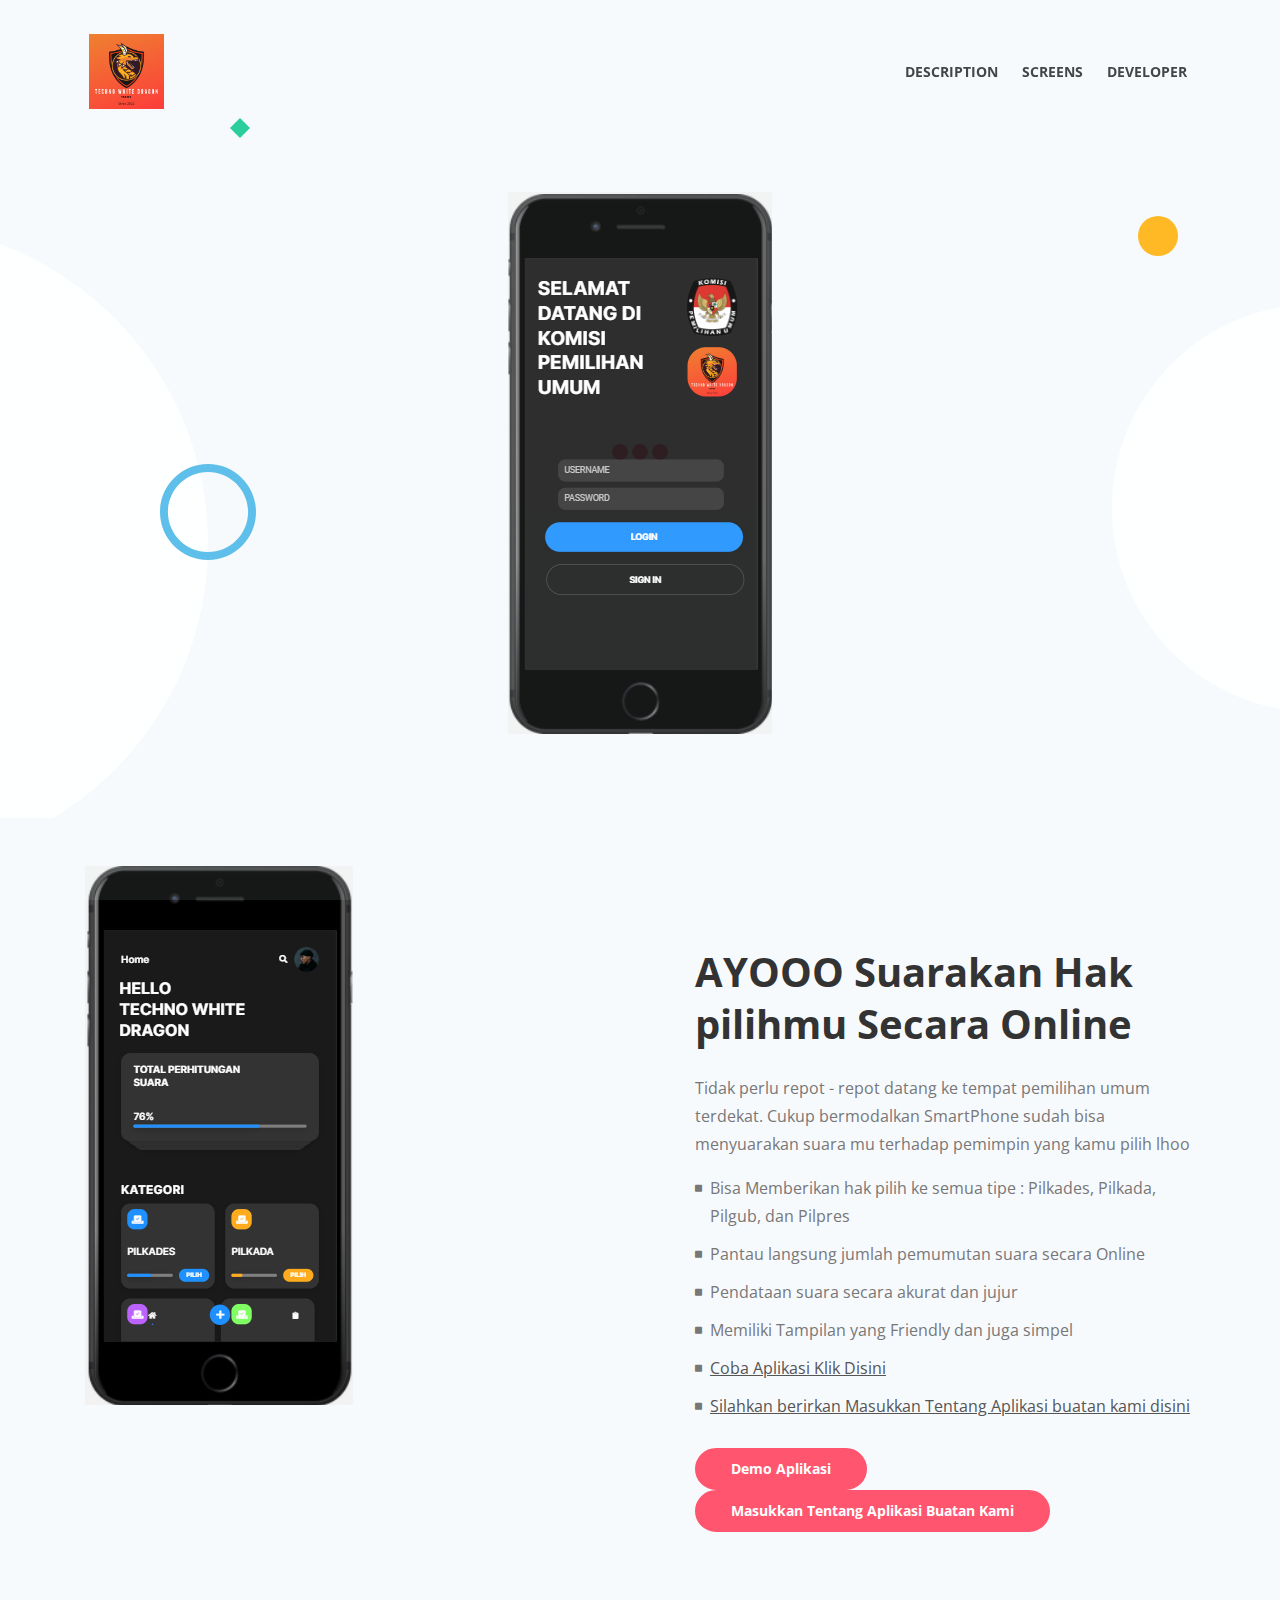
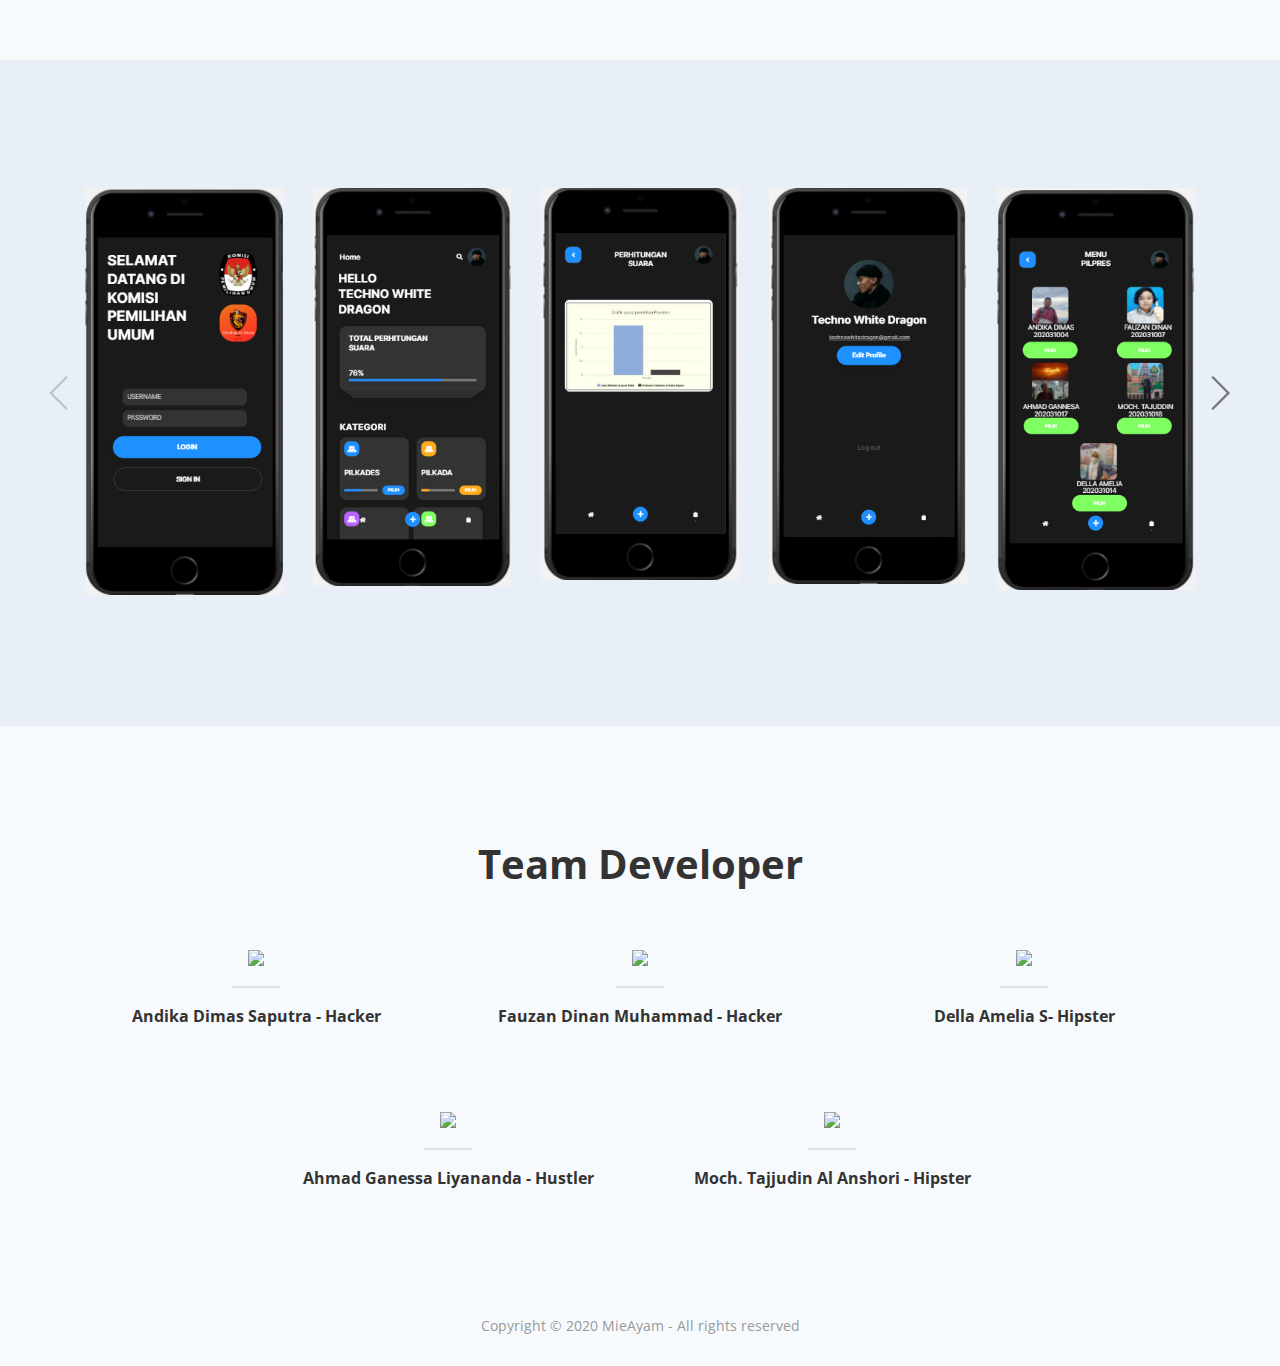
==== docs/index.html @ 12cd1031 "Update index.html" ====
<!DOCTYPE html>
<html lang="en">
<head>
    <meta charset="utf-8">
    <meta name="viewport" content="width=device-width, initial-scale=1, shrink-to-fit=no">
    
    <!-- SEO Meta Tags -->
    <meta name="description" content="Sync is a landing page HTML template built with Bootstrap 4 for presenting mobile apps to the online audience and for getting visitors to become users.">
    <meta name="author" content="Inovatik">

    <!-- OG Meta Tags to improve the way the post looks when you share the page on LinkedIn, Facebook, Google+ -->
	<meta property="og:site_name" content="" /> <!-- website name -->
	<meta property="og:site" content="" /> <!-- website link -->
	<meta property="og:title" content=""/> <!-- title shown in the actual shared post -->
	<meta property="og:description" content="" /> <!-- description shown in the actual shared post -->
	<meta property="og:image" content="" /> <!-- image link, make sure it's jpg -->
	<meta property="og:url" content="" /> <!-- where do you want your post to link to -->
	<meta property="og:type" content="article" />

    <!-- Webpage Title -->
    <title>Techno White Dragon</title>
    
    <!-- Styles -->
    <link href="https://fonts.googleapis.com/css?family=Open+Sans:400,400i,700&display=swap&subset=latin-ext" rel="stylesheet">
    <link href="css/bootstrap.css" rel="stylesheet">
    <link href="css/fontawesome-all.css" rel="stylesheet">
    <link href="css/swiper.css" rel="stylesheet">
	<link href="css/magnific-popup.css" rel="stylesheet">
	<link href="css/styles.css" rel="stylesheet">
	
	<!-- Favicon  -->
    <link rel="icon" href="images/logo.png">
</head>
<body data-spy="scroll" data-target=".fixed-top">
    
    <!-- Preloader -->
	<div class="spinner-wrapper">
        <div class="spinner">
            <div class="bounce1"></div>
            <div class="bounce2"></div>
            <div class="bounce3"></div>
        </div>
    </div>
    <!-- end of preloader -->
    

    <!-- Navigation -->
    <nav class="navbar navbar-expand-lg navbar-dark navbar-custom fixed-top">
        <div class="container">
            <!-- Text Logo - Use this if you don't have a graphic logo -->
            <!-- <a class="navbar-brand logo-text page-scroll" href="index.html">Sync</a> -->

            <!-- Image Logo -->
            <a href="index.html"><img src="images/logo.png" width="75px" height="75px"></a> 
            
            <!-- Mobile Menu Toggle Button -->
            <button class="navbar-toggler" type="button" data-toggle="collapse" data-target="#navbarsExampleDefault" aria-controls="navbarsExampleDefault" aria-expanded="false" aria-label="Toggle navigation">
                <span class="navbar-toggler-awesome fas fa-bars"></span>
                <span class="navbar-toggler-awesome fas fa-times"></span>
            </button>
            <!-- end of mobile menu toggle button -->

            <div class="collapse navbar-collapse" id="navbarsExampleDefault">
                <ul class="navbar-nav ml-auto">
                    <li class="nav-item">
                        <a class="nav-link page-scroll" href="#description">DESCRIPTION <span class="sr-only">(current)</span></a>
                    </li>
                    <li class="nav-item">
                        <a class="nav-link page-scroll" href="#screens">SCREENS</a>
                    </li>
                    <li class="nav-item">
                        <a class="nav-link page-scroll" href="#Dev">DEVELOPER</a>
                    </li>
                </ul>
            </div>
        </div> <!-- end of container -->
    </nav> <!-- end of navbar -->
    <!-- end of navigation -->


    <!-- Header -->
    <header class="header">
            <div class="row">
                <div class="col-lg-12">
                    <div class="image-container">
                        <img class="img-fluid" src="images/ln.png" alt="alternative">
                    </div> <!-- end of text-container -->
                </div> <!-- end of col -->
            </div> <!-- end of row -->
        </div> <!-- end of container -->
        <div class="deco-white-circle-1">
            <img src="images/decorative-white-circle.svg" alt="alternative">
        </div> <!-- end of deco-white-circle-1 -->
        <div class="deco-white-circle-2">
            <img src="images/decorative-white-circle.svg" alt="alternative">
        </div> <!-- end of deco-white-circle-2 -->
        <div class="deco-blue-circle">
            <img src="images/decorative-blue-circle.svg" alt="alternative">
        </div> <!-- end of deco-blue-circle -->
        <div class="deco-yellow-circle">
            <img src="images/decorative-yellow-circle.svg" alt="alternative">
        </div> <!-- end of deco-yellow-circle -->
        <div class="deco-green-diamond">
            <img src="images/decorative-green-diamond.svg" alt="alternative">
        </div> <!-- end of deco-yellow-circle -->
    </header> <!-- end of header -->
    <!-- end of header -->


    


    <!-- Description 1 -->
    <div id="description" class="basic-1">
        <div class="container">
            <div class="row">
                <div class="col-lg-6">
                    <div class="image-container">
                        <img class="img-fluid" src="images/f.png" alt="alternative">
                    </div> <!-- end of image-container -->
                </div> <!-- end of col -->
                <div class="col-lg-6">
                    <div class="text-container">
                        <h2>AYOOO Suarakan Hak pilihmu Secara Online</h2>
                        <p>Tidak perlu repot - repot datang ke tempat pemilihan umum terdekat. Cukup bermodalkan SmartPhone sudah bisa menyuarakan suara mu terhadap pemimpin yang kamu pilih lhoo</p>
                        <ul class="list-unstyled li-space-lg">
                            <li class="media">
                                <i class="fas fa-square"></i>
                                <div class="media-body">Bisa Memberikan hak pilih ke semua tipe : Pilkades, Pilkada, Pilgub, dan Pilpres </div>
                            </li>
                            <li class="media">
                                <i class="fas fa-square"></i>
                                <div class="media-body">Pantau langsung jumlah pemumutan suara secara Online</div>
                            </li>
                            <li class="media">
                                <i class="fas fa-square"></i>
                                <div class="media-body">Pendataan suara secara akurat dan jujur</div>
                            </li>
			    <li class="media">
                                <i class="fas fa-square"></i>
                                <div class="media-body">Memiliki Tampilan yang Friendly dan juga simpel</div>
                            </li>
			    <li class="media">
                                <i class="fas fa-square"></i>
				    <div class="media-body"><a href="https://app.uizard.io/p/bf15554b">Coba Aplikasi Klik Disini</a></div>
                            </li>
			    <li class="media">
                                <i class="fas fa-square"></i>
				    <div class="media-body"><a href="https://forms.gle/Z9ZcTXMeQ91JzV5H8">Silahkan berirkan Masukkan Tentang Aplikasi buatan kami disini</a></div>
                            </li>
                        </ul>
			    <a class="btn-solid-reg popup-with-move-anim" href="https://app.uizard.io/p/bf15554b">Demo Aplikasi</a>
                            <a class="btn-solid-reg popup-with-move-anim" href="https://forms.gle/Z9ZcTXMeQ91JzV5H8">Masukkan Tentang Aplikasi Buatan Kami</a>
                    </div> <!-- end of text-container -->
                </div> <!-- end of col -->
            </div> <!-- end of row -->
        </div> <!-- end of container -->
    </div> <!-- end of basic-1 -->
    <!-- end of description 1 -->

    <!-- Screenshots -->
    <div id="screens" class="slider">
        <div class="container">
            <div class="row">
                <div class="col-lg-12">
                    
                    <!-- Image Slider -->
                    <div class="slider-container">
                        <div class="swiper-container image-slider">
                            <div class="swiper-wrapper">
                                
                                <!-- Slide -->
                                <div class="swiper-slide">
                                    <a href="images/ln.png" >
                                        <img class="img-fluid" src="images/ln.png">
                                    </a>
                                </div>
                                <!-- end of slide -->

                                <!-- Slide -->
                                <div class="swiper-slide">
                                    <a href="images/f.png">
                                        <img class="img-fluid" src="images/f.png">
                                    </a>
                                </div>
                                <!-- end of slide -->   
                                
                                <div class="swiper-slide">
                                    <a href="images/sua.png">
                                        <img class="img-fluid" src="images/sua.png">
                                    </a>
                                </div>

                                <div class="swiper-slide">
                                    <a href="images/acc.png">
                                        <img class="img-fluid" src="images/acc.png">
                                    </a>
                                </div>

                                <div class="swiper-slide">
                                    <a href="images/pilon.png">
                                        <img class="img-fluid" src="images/pilon.png">
                                    </a>
                                </div>

                                <div class="swiper-slide">
                                    <a href="images/setel.png">
                                        <img class="img-fluid" src="images/setel.png">
                                    </a>
                                </div>

                            </div> <!-- end of swiper-wrapper -->

                            <!-- Add Arrows -->
                            <div class="swiper-button-next"></div>
                            <div class="swiper-button-prev"></div>
                            <!-- end of add arrows -->

                        </div> <!-- end of swiper-container -->
                    </div> <!-- end of slider-container -->
                    <!-- end of image slider -->

                </div> <!-- end of col -->
            </div> <!-- end of row -->
        </div> <!-- end of container -->
    </div> <!-- end of slider -->
    <!-- end of screenshots -->


    <!-- Testimonials -->
    <div id="Dev" class="cards-2">
        <div class="container">
            <div class="row">
                <div class="col-lg-12">
                    <h2>Team Developer</h2>
                </div> <!-- end of col -->
            </div> <!-- end of row -->
            <div class="row">
                <div class="col-lg-12">

                    <!-- Card -->
                    <div class="card">
                        <div class="card-image">
                                        <img class="img-fluid" src="images/komuk.png">
                            <hr class="testimonial-line">
                        </div>
                        <div class="card-body">
                            <div class="testimonial-author">Andika Dimas Saputra - Hacker</div>
                        </div>
                    </div>
                    <!-- end of card -->

                    <!-- Card -->
                    <div class="card">
                        <div class="card-image">
                                        <img class="img-fluid" src="images/komuk1.png">
                            <hr class="testimonial-line">
                        </div>
                        <div class="card-body">
                            <div class="testimonial-author">Fauzan Dinan Muhammad - Hacker</div>
                        </div>
                    </div>
                    <!-- end of card -->

                    <!-- Card -->
                    <div class="card">
                        <div class="card-image">
                                        <img class="img-fluid" src="images/komuk2.png">
                            <hr class="testimonial-line">
                        </div>
                        <div class="card-body">
                            <div class="testimonial-author">Della Amelia S- Hipster</div>
                        </div>
                    </div>
                    <!-- end of card -->

                </div> <!-- end of col -->
            </div> <!-- end of row -->
            
            <div class="row">
                <div class="col-lg-12">

                    <!-- Card -->
                    <div class="card">
                        <div class="card-image">
                                        <img class="img-fluid" src="images/komuk3.png">
                            <hr class="testimonial-line">
                        </div>
                        <div class="card-body">
                            <div class="testimonial-author">Ahmad Ganessa Liyananda - Hustler</div>
                        </div>
                    </div>
                    <!-- end of card -->

                    <!-- Card -->
                    <div class="card">
                        <div class="card-image">
                                        <img class="img-fluid" src="images/komuk4.png">
                            <hr class="testimonial-line">
                        </div>
                        <div class="card-body">
                            <div class="testimonial-author">Moch. Tajjudin Al Anshori - Hipster</div>
                        </div>
                    </div>
                    <!-- end of card -->

                </div> <!-- end of col -->
            </div> <!-- end of row -->
        </div> <!-- end of container -->
    </div> <!-- end of cards-2 -->
    <!-- end of testimonials -->

    <!-- Copyright -->
    <div class="copyright">
        <div class="container">
            <div class="row">
                <div class="col-lg-12">
                    <p class="p-small">Copyright © 2020 MieAyam - All rights reserved</p>
                </div> <!-- end of col -->
            </div> <!-- enf of row -->
        </div> <!-- end of container -->
    </div> <!-- end of copyright --> 
    <!-- end of copyright -->
    
    	
    <!-- Scripts -->
    <script src="js/jquery.min.js"></script> <!-- jQuery for Bootstrap's JavaScript plugins -->
    <script src="js/popper.min.js"></script> <!-- Popper tooltip library for Bootstrap -->
    <script src="js/bootstrap.min.js"></script> <!-- Bootstrap framework -->
    <script src="js/jquery.easing.min.js"></script> <!-- jQuery Easing for smooth scrolling between anchors -->
    <script src="js/swiper.min.js"></script> <!-- Swiper for image and text sliders -->
    <script src="js/jquery.magnific-popup.js"></script> <!-- Magnific Popup for lightboxes -->
    <script src="js/validator.min.js"></script> <!-- Validator.js - Bootstrap plugin that validates forms -->
    <script src="js/scripts.js"></script> <!-- Custom scripts -->
</body>
</html>
---- docs/css/styles.css ----
/* Template: Sync - Free Mobile App Landing Page HTML Template
   Author: Inovatik
   Created: Dec 2019
   Description: Master CSS file
*/

/*****************************************
Table Of Contents:

01. General Styles
02. Preloader
03. Navigation
04. Header
05. Small Features
06. Description 1
07. Description 1 Details Lightbox
08. Description 2
09. Features
10. Screenshots
11. Testimonials
12. Statistics
13. Download
14. Footer
15. Copyright
16. Back To Top Button
17. Extra Pages
18. Media Queries
******************************************/

/*****************************************
Colors:
- Backgrounds - light gray #f7fafd
- Backgrounds - gray #e8eff6
- Buttons - red #ff556e
- Headings text, navbar links - black #333
- Body text - dark gray #777
******************************************/


/******************************/
/*     01. General Styles     */
/******************************/
body,
html {
    width: 100%;
	height: 100%;
}

body, p {
	color: #777; 
	font: 400 1rem/1.75rem "Open Sans", sans-serif;
}

.p-large {
	font: 400 1.125rem/1.875rem "Open Sans", sans-serif;
}

.p-small {
	font: 400 0.875rem/1.5rem "Open Sans", sans-serif;
}

.p-heading {
	margin-bottom: 4rem;
	text-align: center;
}

h1 {
	color: #333;
	font: 700 2.625rem/3.375rem "Open Sans", sans-serif;
}

h2 {
	color: #333;
	font: 700 2.125rem/2.75rem "Open Sans", sans-serif;
}

h3 {
	color: #333;
	font: 700 1.75rem/2.375rem "Open Sans", sans-serif;
}

h4 {
	color: #333;
	font: 700 1.25rem/1.75rem "Open Sans", sans-serif;
}

h5 {
	color: #333;
	font: 700 1.125rem/1.625rem "Open Sans", sans-serif;
}

h6 {
	color: #333;
	font: 700 1rem/1.5rem "Open Sans", sans-serif;
}

.testimonial-text {
	font-style: italic;
}

.testimonial-author {
	font-weight: 700;
	font-size: 1rem;
	line-height: 1.5rem;
}

.li-space-lg li {
	margin-bottom: 0.625rem;
}

a {
	color: #555;
	text-decoration: underline;
}

a:hover {
	color: #555;
	text-decoration: underline;
}

a.red {
	color: #ff556e;
}

.btn-solid-reg {
	display: inline-block;
	padding: 1.1875rem 2.125rem 1.1875rem 2.125rem;
	border: 0.125rem solid #ff556e;
	border-radius: 2rem;
	background-color: #ff556e;
	color: #fff;
	font: 700 0.875rem/0 "Open Sans", sans-serif;
	text-decoration: none;
	transition: all 0.2s;
}

.btn-solid-reg:hover {
	border: 0.125rem solid #ff556e;
	background-color: transparent;
	color: #ff556e;
	text-decoration: none;
}

.btn-solid-lg {
	display: inline-block;
	padding: 1.5rem 2.375rem 1.5rem 2.375rem;
	border: 0.125rem solid #ff556e;
	border-radius: 2rem;
	background-color: #ff556e;
	color: #fff;
	font: 700 0.875rem/0 "Open Sans", sans-serif;
	text-decoration: none;
	transition: all 0.2s;
}

.btn-solid-lg:hover {
	border: 0.125rem solid #ff556e;
	background-color: transparent;
	color: #ff556e;
	text-decoration: none;
}

.btn-solid-lg .fab {
	margin-right: 0.5rem;
	font-size: 1.25rem;
	line-height: 0;
	vertical-align: top;
}

.btn-solid-lg .fab.fa-google-play {
	font-size: 1rem;
}

.btn-outline-reg {
	display: inline-block;
	padding: 1.1875rem 2.125rem 1.1875rem 2.125rem;
	border: 0.125rem solid #333;
	border-radius: 2rem;
	background-color: transparent;
	color: #333;
	font: 700 0.875rem/0 "Open Sans", sans-serif;
	text-decoration: none;
	transition: all 0.2s;
}

.btn-outline-reg:hover {
	border: 0.125rem solid #333;
	background-color: #333;
	color: #fff;
	text-decoration: none;
}

.btn-outline-lg {
	display: inline-block;
	padding: 1.5rem 2.375rem 1.5rem 2.375rem;
	border: 0.125rem solid #333;
	border-radius: 2rem;
	background-color: transparent;
	color: #333;
	font: 700 0.875rem/0 "Open Sans", sans-serif;
	text-decoration: none;
	transition: all 0.2s;
}

.btn-outline-lg:hover {
	border: 0.125rem solid #333;
	background-color: #333;
	color: #fff;
	text-decoration: none;
}

.btn-outline-sm {
	display: inline-block;
	padding: 1rem 1.5rem 1rem 1.5rem;
	border: 0.125rem solid #333;
	border-radius: 2rem;
	background-color: transparent;
	color: #333;
	font: 700 0.875rem/0 "Open Sans", sans-serif;
	text-decoration: none;
	transition: all 0.2s;
}

.btn-outline-sm:hover {
	border: 0.125rem solid #333;
	background-color: #333;
	color: #fff;
	text-decoration: none;
}

.form-group {
	position: relative;
	margin-bottom: 1.25rem;
}

.form-group.has-error.has-danger {
	margin-bottom: 0.625rem;
}

.form-group.has-error.has-danger .help-block.with-errors ul {
	margin-top: 0.375rem;
}

.label-control {
	position: absolute;
	top: 0.87rem;
	left: 1.375rem;
	color: #777;
	opacity: 1;
	font: 400 0.875rem/1.375rem "Open Sans", sans-serif;
	cursor: text;
	transition: all 0.2s ease;
}

/* IE10+ hack to solve lower label text position compared to the rest of the browsers */
@media screen and (-ms-high-contrast: active), screen and (-ms-high-contrast: none) {  
	.label-control {
		top: 0.9375rem;
	}
}

.form-control-input:focus + .label-control,
.form-control-input.notEmpty + .label-control,
.form-control-textarea:focus + .label-control,
.form-control-textarea.notEmpty + .label-control {
	top: 0.125rem;
	opacity: 1;
	font-size: 0.75rem;
	font-weight: 700;
}

.form-control-input,
.form-control-select {
	display: block; /* needed for proper display of the label in Firefox, IE, Edge */
	width: 100%;
	padding-top: 1.0625rem;
	padding-bottom: 0.0625rem;
	padding-left: 1.3125rem;
	border: 1px solid #c4d8dc;
	border-radius: 0.25rem;
	background-color: #fff;
	color: #777;
	font: 400 0.875rem/1.875rem "Open Sans", sans-serif;
	transition: all 0.2s;
	-webkit-appearance: none; /* removes inner shadow on form inputs on ios safari */
}

.form-control-select {
	padding-top: 0.5rem;
	padding-bottom: 0.5rem;
	height: 3rem;
}

/* IE10+ hack to solve lower label text position compared to the rest of the browsers */
@media screen and (-ms-high-contrast: active), screen and (-ms-high-contrast: none) {  
	.form-control-input {
		padding-top: 1.25rem;
		padding-bottom: 0.75rem;
		line-height: 1.75rem;
	}

	.form-control-select {
		padding-top: 0.875rem;
		padding-bottom: 0.75rem;
		height: 3.125rem;
		line-height: 2.125rem;
	}
}

select {
    /* you should keep these first rules in place to maintain cross-browser behavior */
    -webkit-appearance: none;
	-moz-appearance: none;
	-ms-appearance: none;
    -o-appearance: none;
    appearance: none;
    background-image: url('../images/down-arrow.png');
    background-position: 96% 50%;
    background-repeat: no-repeat;
    outline: none;
}

select::-ms-expand {
    display: none; /* removes the ugly default down arrow on select form field in IE11 */
}

.form-control-textarea {
	display: block; /* used to eliminate a bottom gap difference between Chrome and IE/FF */
	width: 100%;
	height: 8rem; /* used instead of html rows to normalize height between Chrome and IE/FF */
	padding-top: 1.25rem;
	padding-left: 1.3125rem;
	border: 1px solid #c4d8dc;
	border-radius: 0.25rem;
	background-color: #fff;
	color: #777;
	font: 400 0.875rem/1.75rem "Open Sans", sans-serif;
	transition: all 0.2s;
}

.form-control-input:focus,
.form-control-select:focus,
.form-control-textarea:focus {
	border: 1px solid #a1a1a1;
	outline: none; /* Removes blue border on focus */
}

.form-control-input:hover,
.form-control-select:hover,
.form-control-textarea:hover {
	border: 1px solid #a1a1a1;
}

input[type='checkbox'] {
	vertical-align: -10%;
	margin-right: 0.5rem;
}

/* IE10+ hack to raise checkbox field position compared to the rest of the browsers */
@media screen and (-ms-high-contrast: active), screen and (-ms-high-contrast: none) {  
	input[type='checkbox'] {
		vertical-align: -9%;
	}
}

.form-control-submit-button {
	display: inline-block;
	width: 100%;
	height: 3.125rem;
	border: 0.125rem solid #ff556e;
	border-radius: 1.5rem;
	background-color: #ff556e;
	color: #fff;
	font: 700 0.875rem/0 "Open Sans", sans-serif;
	cursor: pointer;
	transition: all 0.2s;
}

.form-control-submit-button:hover {
	border: 0.125rem solid #ff556e;
	background-color: transparent;
	color: #ff556e;
}

/* Form Success And Error Message Formatting */
#pmsgSubmit.h3.text-center.tada.animated,
#pmsgSubmit.h3.text-center {
	display: block;
	margin-bottom: 0;
	color: #ff556e;
	font-weight: 400;
	font-size: 1.125rem;
	line-height: 1rem;
}

.help-block.with-errors .list-unstyled {
	font-size: 0.75rem;
	line-height: 1.125rem;
	text-align: left;
}

.help-block.with-errors ul {
	margin-bottom: 0;
}
/* end of form success and error message formatting */

/* Form Success And Error Message Animation - Animate.css */
@-webkit-keyframes tada {
	from {
		-webkit-transform: scale3d(1, 1, 1);
		-ms-transform: scale3d(1, 1, 1);
		transform: scale3d(1, 1, 1);
	}
	10%, 20% {
		-webkit-transform: scale3d(.9, .9, .9) rotate3d(0, 0, 1, -3deg);
		-ms-transform: scale3d(.9, .9, .9) rotate3d(0, 0, 1, -3deg);
		transform: scale3d(.9, .9, .9) rotate3d(0, 0, 1, -3deg);
	}
	30%, 50%, 70%, 90% {
		-webkit-transform: scale3d(1.1, 1.1, 1.1) rotate3d(0, 0, 1, 3deg);
		-ms-transform: scale3d(1.1, 1.1, 1.1) rotate3d(0, 0, 1, 3deg);
		transform: scale3d(1.1, 1.1, 1.1) rotate3d(0, 0, 1, 3deg);
	}
	40%, 60%, 80% {
		-webkit-transform: scale3d(1.1, 1.1, 1.1) rotate3d(0, 0, 1, -3deg);
		-ms-transform: scale3d(1.1, 1.1, 1.1) rotate3d(0, 0, 1, -3deg);
		transform: scale3d(1.1, 1.1, 1.1) rotate3d(0, 0, 1, -3deg);
	}
	to {
		-webkit-transform: scale3d(1, 1, 1);
		-ms-transform: scale3d(1, 1, 1);
		transform: scale3d(1, 1, 1);
	}
}

@keyframes tada {
	from {
		-webkit-transform: scale3d(1, 1, 1);
		-ms-transform: scale3d(1, 1, 1);
		transform: scale3d(1, 1, 1);
	}
	10%, 20% {
		-webkit-transform: scale3d(.9, .9, .9) rotate3d(0, 0, 1, -3deg);
		-ms-transform: scale3d(.9, .9, .9) rotate3d(0, 0, 1, -3deg);
		transform: scale3d(.9, .9, .9) rotate3d(0, 0, 1, -3deg);
	}
	30%, 50%, 70%, 90% {
		-webkit-transform: scale3d(1.1, 1.1, 1.1) rotate3d(0, 0, 1, 3deg);
		-ms-transform: scale3d(1.1, 1.1, 1.1) rotate3d(0, 0, 1, 3deg);
		transform: scale3d(1.1, 1.1, 1.1) rotate3d(0, 0, 1, 3deg);
	}
	40%, 60%, 80% {
		-webkit-transform: scale3d(1.1, 1.1, 1.1) rotate3d(0, 0, 1, -3deg);
		-ms-transform: scale3d(1.1, 1.1, 1.1) rotate3d(0, 0, 1, -3deg);
		transform: scale3d(1.1, 1.1, 1.1) rotate3d(0, 0, 1, -3deg);
	}
	to {
		-webkit-transform: scale3d(1, 1, 1);
		-ms-transform: scale3d(1, 1, 1);
		transform: scale3d(1, 1, 1);
	}
}

.tada {
	-webkit-animation-name: tada;
	animation-name: tada;
}

.animated {
	-webkit-animation-duration: 1s;
	animation-duration: 1s;
	-webkit-animation-fill-mode: both;
	animation-fill-mode: both;
}
/* end of form success and error message animation - Animate.css */

/* Fade-move Animation For Details Lightbox - Magnific Popup */
/* at start */
.my-mfp-slide-bottom .zoom-anim-dialog {
	opacity: 0;
	transition: all 0.2s ease-out;
	-webkit-transform: translateY(-1.25rem) perspective(37.5rem) rotateX(10deg);
	-ms-transform: translateY(-1.25rem) perspective(37.5rem) rotateX(10deg);
	transform: translateY(-1.25rem) perspective(37.5rem) rotateX(10deg);
}

/* animate in */
.my-mfp-slide-bottom.mfp-ready .zoom-anim-dialog {
	opacity: 1;
	-webkit-transform: translateY(0) perspective(37.5rem) rotateX(0); 
	-ms-transform: translateY(0) perspective(37.5rem) rotateX(0); 
	transform: translateY(0) perspective(37.5rem) rotateX(0); 
}

/* animate out */
.my-mfp-slide-bottom.mfp-removing .zoom-anim-dialog {
	opacity: 0;
	-webkit-transform: translateY(-0.625rem) perspective(37.5rem) rotateX(10deg); 
	-ms-transform: translateY(-0.625rem) perspective(37.5rem) rotateX(10deg); 
	transform: translateY(-0.625rem) perspective(37.5rem) rotateX(10deg); 
}

/* dark overlay, start state */
.my-mfp-slide-bottom.mfp-bg {
	opacity: 0;
	transition: opacity 0.2s ease-out;
}

/* animate in */
.my-mfp-slide-bottom.mfp-ready.mfp-bg {
	opacity: 0.8;
}
/* animate out */
.my-mfp-slide-bottom.mfp-removing.mfp-bg {
	opacity: 0;
}
/* end of fade-move animation for details lightbox - magnific popup */

/* Fade Animation For Image Lightbox - Magnific Popup */
@-webkit-keyframes fadeIn {
	from {
		opacity: 0;
	}
	to {
		opacity: 1;
	}
}

@keyframes fadeIn {
	from {
		opacity: 0;
	}
	to {
		opacity: 1;
	}
}

.fadeIn {
	-webkit-animation: fadeIn 0.6s;
	animation: fadeIn 0.6s;
}

@-webkit-keyframes fadeOut {
	from {
		opacity: 1;
	}
	to {
		opacity: 0;
	}
}

@keyframes fadeOut {
	from {
		opacity: 1;
	}
	to {
		opacity: 0;
	}
}

.fadeOut {
	-webkit-animation: fadeOut 0.8s;
	animation: fadeOut 0.8s;
}
/* end of fade animation for details lightbox - magnific popup */


/*************************/
/*     02. Preloader     */
/*************************/
.spinner-wrapper {
	position: fixed;
	z-index: 999999;
	top: 0;
	right: 0;
	bottom: 0;
	left: 0;
	background: #f7fafd;
}

.spinner {
	position: absolute;
	top: 50%; /* centers the loading animation vertically one the screen */
	left: 50%; /* centers the loading animation horizontally one the screen */
	width: 3.75rem;
	height: 1.25rem;
	margin: -0.625rem 0 0 -1.875rem; /* is width and height divided by two */ 
	text-align: center;
}

.spinner > div {
	display: inline-block;
	width: 1rem;
	height: 1rem;
	border-radius: 100%;
	background-color: #ff556e;
	-webkit-animation: sk-bouncedelay 1.4s infinite ease-in-out both;
	animation: sk-bouncedelay 1.4s infinite ease-in-out both;
}

.spinner .bounce1 {
	-webkit-animation-delay: -0.32s;
	animation-delay: -0.32s;
}

.spinner .bounce2 {
	-webkit-animation-delay: -0.16s;
	animation-delay: -0.16s;
}

@-webkit-keyframes sk-bouncedelay {
	0%, 80%, 100% { -webkit-transform: scale(0); }
	40% { -webkit-transform: scale(1.0); }
}

@keyframes sk-bouncedelay {
	0%, 80%, 100% { 
		-webkit-transform: scale(0);
		-ms-transform: scale(0);
		transform: scale(0);
	} 40% { 
		-webkit-transform: scale(1.0);
		-ms-transform: scale(1.0);
		transform: scale(1.0);
	}
}


/**************************/
/*     03. Navigation     */
/**************************/
.navbar-custom {
	background-color: #f7fafd;
	box-shadow: 0 0.0625rem 0.375rem 0 rgba(0, 0, 0, 0.1);
	font: 700 0.875rem/0.875rem "Open Sans", sans-serif;
	transition: all 0.2s;
}

.navbar-custom .navbar-brand.logo-image img {
    width: 6.6875rem;
	height: 2.25rem;
}

.navbar-custom .navbar-brand.logo-text {
	font: 700 2rem/1rem "Open Sans", sans-serif;
	color: #333;
	text-decoration: none;
}

.navbar-custom .navbar-nav {
	margin-top: 0.75rem;
	margin-bottom: 0.5rem;
}

.navbar-custom .nav-item .nav-link {
	padding: 0.625rem 0.75rem;
	color: #333;
	text-decoration: none;
	transition: all 0.2s ease;
}

.navbar-custom .nav-item .nav-link:hover,
.navbar-custom .nav-item .nav-link.active {
	color: #ff556e;
}

/* Dropdown Menu */
.navbar-custom .dropdown:hover > .dropdown-menu {
	display: block; /* this makes the dropdown menu stay open while hovering it */
	min-width: auto;
	animation: fadeDropdown 0.2s; /* required for the fade animation */
}

@keyframes fadeDropdown {
    0% {
        opacity: 0;
    }

    100% {
        opacity: 1;
    }
}

.navbar-custom .dropdown-toggle {
	cursor: default;
}

.navbar-custom .dropdown-toggle:focus { /* removes dropdown outline on focus */
	outline: 0;
}

.navbar-custom .dropdown-menu {
	margin-top: 0;
	border: none;
	border-radius: 0.25rem;
	background-color: #f7fafd;
}

.navbar-custom .dropdown-item {
	color: #333;
	text-decoration: none;
}

.navbar-custom .dropdown-item:hover {
	background-color: #f7fafd;
}

.navbar-custom .dropdown-item .item-text {
	font: 700 0.875rem/0.875rem "Open Sans", sans-serif;
}

.navbar-custom .dropdown-item:hover .item-text {
	color: #ff556e;
}

.navbar-custom .dropdown-divider {
	width: 100%;
	height: 1px;
	margin: 0.75rem auto 0.725rem auto;
	border: none;
	background-color: #c4d8dc;
	opacity: 0.2;
}
/* end of dropdown menu */

.navbar-custom .nav-item .btn-outline-sm {
	margin-top: 0.125rem;
	margin-bottom: 1.375rem;
	margin-left: 0.5rem;
	border: 0.125rem solid #ff556e;
	color: #ff556e;
}

.navbar-custom .nav-item .btn-outline-sm:hover {
	border: 0.125rem solid #ff556e;
	background-color: #ff556e;
	color: #fff;
}

.navbar-custom .navbar-toggler {
	padding: 0;
	border: none;
	color: #333;
	font-size: 2rem;
}

.navbar-custom button[aria-expanded='false'] .navbar-toggler-awesome.fas.fa-times{
	display: none;
}

.navbar-custom button[aria-expanded='false'] .navbar-toggler-awesome.fas.fa-bars{
	display: inline-block;
}

.navbar-custom button[aria-expanded='true'] .navbar-toggler-awesome.fas.fa-bars{
	display: none;
}

.navbar-custom button[aria-expanded='true'] .navbar-toggler-awesome.fas.fa-times{
	display: inline-block;
	margin-right: 0.125rem;
}


/*********************/
/*    04. Header     */
/*********************/
.header {
	position: relative;
	overflow: hidden;
	padding-top: 8rem;
	padding-bottom: 3rem;
	background-color: #f7fafd;
	text-align: center;
}

.header .text-container {
	margin-bottom: 3rem;
}

.header h1 {
	margin-bottom: 1rem;
}

.header .p-heading {
	margin-bottom: 2rem;
}

.header .btn-solid-lg {
	margin-right: 0.5rem;
	margin-bottom: 1.125rem;
	margin-left: 0.5rem;
}

.header .deco-white-circle-1,
.header .deco-white-circle-2,
.header .deco-blue-circle,
.header .deco-yellow-circle,
.header .deco-green-diamond {
	display: none;
}


/******************************/
/*     05. Small Features     */
/******************************/
.cards-1 {
	padding-top: 1rem;
	padding-bottom: 2rem;
	background-color: #f7fafd;
	text-align: center;
}

.cards-1 .card {
	max-width: 11rem;
	margin-right: auto;
	margin-bottom: 3rem;
	margin-left: auto;
	padding: 0;
	border: none;
	background-color: transparent;
}

.cards-1 .card-image {
	width: 7.5rem;
	height: 7.5rem;
	margin-right: auto;
	margin-bottom: 1.5rem;
	margin-left: auto;
	border-radius: 50%;
	background-color: #ebe7fa;
}

.cards-1 .card-image .fas {
	color: #aa7eec;
	font-size: 3.25rem;
	line-height: 7.5rem;
}

.cards-1 .card-image.green {
	background-color: #daf4ef;
}

.cards-1 .card-image.green .fas {
	color: #19ca94;
}

.cards-1 .card-image.red {
	background-color: #f8e5ea;
}

.cards-1 .card-image.red .fas {
	color: #ff556e;
}

.cards-1 .card-image.yellow {
	background-color: #f8f1de;
}

.cards-1 .card-image.yellow .fas {
	color: #ffb30f;
}

.cards-1 .card-image.blue {
	background-color: #e1f2fa;
}

.cards-1 .card-image.blue .fas {
	color: #50b9e8;
}

.cards-1 .card-body {
	padding: 0;
}

.cards-1 .card-title {
	margin-bottom: 0.5rem;
}


/*****************************/
/*     06. Description 1     */
/*****************************/
.basic-1 {
	padding-top: 3rem;
	padding-bottom: 8rem;
	background-color: #f7fafd;
}

.basic-1 .image-container {
	margin-bottom: 5rem;
}

.basic-1 h2 {
	margin-bottom: 1.5rem;
}

.basic-1 .list-unstyled {
	margin-bottom: 1.75rem;
}

.basic-1 .list-unstyled .fas {
	color: #777;
	font-size: 0.5rem;
	line-height: 1.75rem;
}

.basic-1 .list-unstyled .media-body {
	margin-left: 0.5rem;
}


/**********************************************/
/*     07. Description 1 Details Lightbox     */
/**********************************************/
.lightbox-basic {
	position: relative;
	max-width: 71.875rem;
	margin: 2.5rem auto;
	padding: 3rem 1rem;
	background-color: #fff;
	text-align: left;
}

.lightbox-basic .image-container {
	margin-bottom: 3rem;
	text-align: center;
}

.lightbox-basic h3 {
	margin-bottom: 0.5rem;
}

.lightbox-basic hr {
	width: 2.75rem;
	margin-top: 0.125rem;
	margin-bottom: 1rem;
	margin-left: 0;
	border-top: 0.125rem solid #e0e0e0;
}

.lightbox-basic h4 {
	margin-top: 1.75rem;
	margin-bottom: 0.625rem;
}

.lightbox-basic .list-unstyled {
	margin-bottom: 1.5rem;
}

.lightbox-basic .list-unstyled .far {
	color: #19ca94;
	font-size: 1.125rem;
	line-height: 1.75rem;
}

.lightbox-basic .list-unstyled .media-body {
	margin-left: 0.625rem;
}

.lightbox-basic .list-unstyled {
	margin-bottom: 1.5rem;
}

/* Action Button */
.lightbox-basic .btn-solid-reg.mfp-close {
	position: relative;
	width: auto;
	height: auto;
	color: #fff;
	opacity: 1;
}

.lightbox-basic .btn-solid-reg.mfp-close:hover {
	color: #ff556e;
}
/* end of action Button */

/* Back Button */
.lightbox-basic .btn-outline-reg.mfp-close.as-button {
	position: relative;
	display: inline-block;
	width: auto;
	height: auto;
	margin-left: 0.375rem;
	padding: 1.25rem 2.25rem 1.25rem 2.25rem;
	border: 0.125rem solid #333;
	color: #333;
	opacity: 1;
}

.lightbox-basic .btn-outline-reg.mfp-close.as-button:hover {
	color: #fff;
}
/* end of back button */

/* Close X Button */
.lightbox-basic button.mfp-close.x-button {
	position: absolute;
	top: -0.125rem;
	right: -0.125rem;
	width: 2.75rem;
	height: 2.75rem;
	color: #555;
}
/* end of close x button */


/****************************/
/*     08. Description 2    */
/****************************/
.tabs {
	padding-top: 8rem;
	padding-bottom: 8rem;
	background-color: #e8eff6;
}

.tabs .tabs-container {
	margin-bottom: 5rem;
}

.tabs .nav-tabs {
	margin-bottom: 1.125rem;
	border: none;
}

.tabs .nav-item {
	width: 100%;
	margin-bottom: 0.75rem;
	text-align: center;
}

.tabs .nav-link {
	padding: 0.5rem 1.5rem;
	border-radius: 0;
	background-color: #f7fafd;
	color: #777;
	font-weight: 700;
	font-size: 1.125rem;
	text-decoration: none;
	transition: all 0.2s ease;
}

.tabs .nav-link.active {
	background-color: #9a67e7;
	color: #fff;
}

.tabs .nav-link:hover {
	background-color: #9a67e7;
	color: #fff;
}

.tabs .nav-link .fas,
.tabs .nav-link .far {
	margin-right: 0.375rem;
}

.tabs .li-space-lg li {
	margin-bottom: 0.875rem;
}

.tabs .list-unstyled .fas,
.tabs .list-unstyled .far {
	color: #19ca94;
	font-size: 1.125rem;
	line-height: 1.75rem;
}

.tabs .list-unstyled .media-body {
	margin-left: 0.625rem;
}

.tabs #tab-1 .list-unstyled {
	margin-bottom: 1.5rem;
}

.tabs #tab-1 .btn-solid-reg {
	margin-right: 0.5rem;
}


/************************/
/*     09. Features     */
/************************/
.basic-2 {
	padding-top: 7rem;
	padding-bottom: 5rem;
	background-color: #f7fafd;
}

.basic-2 h2 {
	margin-bottom: 0.875rem;
	text-align: center;
}

.basic-2 .li-space-lg li {
	margin-bottom: 1.375rem;
}

.basic-2 .li-space-lg.first li:last-of-type  {
	margin-bottom: 4rem;
}

.basic-2 .fa-stack {
	width: 2em;
	margin-right: 0.625rem;
	font-size: 1.25rem;
}

.basic-2 .fa-stack-2x {
	color: #aa7eec;
}

.basic-2 .fa-stack-2x.green {
	color: #19ca94;
}

.basic-2 .fa-stack-2x.red {
	color: #ff556e;
}

.basic-2 .fa-stack-2x.yellow {
	color: #ffb30f;
}

.basic-2 .fa-stack-2x.blue {
	color: #50b9e8;
}

.basic-2 .fa-stack-1x {
	color: #fff;
}

.basic-2 .media-body h4 {
	margin-bottom: 0.25rem;
}

.basic-2 img {
	display: block;
	width: 100%;
	max-width: 20rem;
	margin-right: auto;
	margin-bottom: 5rem;
	margin-left: auto;
}


/***************************/
/*     10. Screenshots     */
/***************************/
.slider {
	padding-top: 8rem;
	padding-bottom: 8rem;
	background-color: #e8eff6;
}

.slider .slider-container {
	position: relative;
}

.slider .swiper-container {
	position: static;
	width: 90%;
	text-align: center;
}

.slider .swiper-button-prev,
.slider .swiper-button-next {
	top: 50%;
	width: 1.125rem;
}

.slider .swiper-button-prev:focus,
.slider .swiper-button-next:focus {
	/* even if you can't see it chrome you can see it on mobile device */
	outline: none;
}

.slider .swiper-button-prev {
	left: -0.5rem;
	background-image: url("data:image/svg+xml;charset=utf-8,%3Csvg%20xmlns%3D'http%3A%2F%2Fwww.w3.org%2F2000%2Fsvg'%20viewBox%3D'0%200%2028%2044'%3E%3Cpath%20d%3D'M0%2C22L22%2C0l2.1%2C2.1L4.2%2C22l19.9%2C19.9L22%2C44L0%2C22L0%2C22L0%2C22z'%20fill%3D'%23777777'%2F%3E%3C%2Fsvg%3E");
	background-size: 1.125rem 1.75rem;
}

.slider .swiper-button-next {
	right: -0.5rem;
	background-image: url("data:image/svg+xml;charset=utf-8,%3Csvg%20xmlns%3D'http%3A%2F%2Fwww.w3.org%2F2000%2Fsvg'%20viewBox%3D'0%200%2028%2044'%3E%3Cpath%20d%3D'M27%2C22L27%2C22L5%2C44l-2.1-2.1L22.8%2C22L2.9%2C2.1L5%2C0L27%2C22L27%2C22z'%20fill%3D'%23777777'%2F%3E%3C%2Fsvg%3E");
	background-size: 1.125rem 1.75rem;
}


/****************************/
/*     11. Testimonials     */
/****************************/
.cards-2 {
	padding-top: 7rem;
	padding-bottom: 3rem;
	background-color: #f7fafd;
	text-align: center;
}

.cards-2 h2 {
	margin-bottom: 3.25rem;
}

.cards-2 .card {
	max-width: 22rem;
	margin-right: auto;
	margin-bottom: 4.75rem;
	margin-left: auto;
	border: 0;
	background-color: transparent;
}

.cards-2 .fa-star {
	margin-right: 0.25rem;
	color: #ffb30f;
	font-size: 1.375rem;
}

.cards-2 .testimonial-line {
	width: 3rem;
	margin-bottom: 1rem;
	border-top: 0.125rem solid #e0e0e0;
}

.cards-2 .card-body {
	padding: 0;
}

.cards-2 .testimonial-text {
	margin-bottom: 0.625rem;
}

.cards-2 .testimonial-author {
	color: #333;
}

.cards-2 .image-container {
	margin-bottom: 5.25rem;
	padding: 2.5rem 2rem 0 2rem;
	border-radius: 0.5rem;
	background-color: #fff;
}

.cards-2 .image-container img {
	margin-right: 1rem;
	margin-bottom: 2.5rem;
	margin-left: 1rem;
}


/**************************/
/*     12. Statistics     */
/**************************/
.counter {
	padding-top: 8rem;
	padding-bottom: 5rem;
	background-color: #e8eff6;
	text-align: center;
}

.counter #counter {
	margin-bottom: 0.75rem;
}

.counter #counter .cell {
	display: inline-block;
	width: 6.25rem;
	margin-right: 1.5rem;
	margin-bottom: 2rem;
	margin-left: 1.5rem;
	vertical-align: top;
}

.counter #counter .fas {
	margin-bottom: 0.875rem;
	font-size: 2.5rem;
	color: #aa7eec;
}

.counter #counter .fas.green {
	color: #19ca94;
}

.counter #counter .fas.red {
	color: #ff556e;
}

.counter #counter .fas.yellow {
	color: #ffb30f;
}

.counter #counter .fas.blue {
	color: #50b9e8;
}

.counter #counter .counter-value {
	color: #333;
	font-weight: 700;
	font-size: 3.5rem;
	line-height: 4.25rem;
	vertical-align: middle;
}

.counter #counter .counter-info {
	margin-bottom: 0;
	vertical-align: middle;
}


/************************/
/*     13. Download     */
/************************/
.basic-3 {
	position: relative;
	overflow: hidden;
	padding-top: 8rem;
	padding-bottom: 8rem;
	background-color: #f7fafd;
	text-align: center;
}

.basic-3 .image-container {
	margin-bottom: 2rem;
}

.basic-3 .p-large {
	margin-bottom: 1.75rem;
}

.basic-3 .btn-solid-lg {
	margin-right: 0.5rem;
	margin-bottom: 1.125rem;
	margin-left: 0.5rem;
}

.basic-3 .deco-white-circle-1,
.basic-3 .deco-white-circle-2,
.basic-3 .deco-blue-circle,
.basic-3 .deco-yellow-circle,
.basic-3 .deco-green-diamond {
	display: none;
}



/**********************/
/*     14. Footer     */
/**********************/
.footer {
	padding-top: 4rem;
	padding-bottom: 1rem;
	border-top: 1px solid #c8d4d6;
	background-color: #f7fafd;
}

.footer p,
.footer h5,
.footer ul,
.footer a {
	color: #999;
}

.footer a {
	text-decoration: none;
}

.footer .footer-col {
	display: inline-block;
	width: 14.5rem;
    margin-right: 1rem;
	margin-bottom: 1.5rem;
    vertical-align: top;
}

.footer h5 {
	margin-bottom: 0.625rem;
}

.footer .li-space-lg li {
	margin-bottom: 0.375rem;
}

.footer .list-unstyled .fab,
.footer .list-unstyled .fas {
	width: 0.875rem;
	font-size: 0.875rem;
	line-height: 1.5rem;
}

.footer .list-unstyled .media-body {
	margin-left: 0.625rem;
}

.footer .fa-stack {
	width: 2em;
	margin-bottom: 0.75rem;
	margin-right: 0.375rem;
	font-size: 1.25rem;
}

.footer .fa-stack .fa-stack-1x {
    color: #fff;
	transition: all 0.2s ease;
}

.footer .fa-stack .fa-stack-2x {
	color: #999;
	transition: all 0.2s ease;
}

.footer .fa-stack:hover .fa-stack-1x {
	color: #fff;
}

.footer .fa-stack:hover .fa-stack-2x {
    color: #555;
}


/*************************/
/*     15. Copyright     */
/*************************/
.copyright {
	padding-bottom: 0.75rem;
	background-color: #f7fafd;
	text-align: center;
}

.copyright p,
.copyright a {
	color: #999;
}

.copyright a {
	text-decoration: none;
}


/**********************************/
/*     16. Back To Top Button     */
/**********************************/
a.back-to-top {
	position: fixed;
	z-index: 999;
	right: 0.75rem;
	bottom: 0.75rem;
	display: none;
	width: 2.625rem;
	height: 2.625rem;
	border-radius: 1.875rem;
	background: #333 url("../images/up-arrow.png") no-repeat center 47%;
	background-size: 1.125rem 1.125rem;
	text-indent: -9999px;
}

a:hover.back-to-top {
	background-color: #555; 
}


/***************************/
/*     17. Extra Pages     */
/***************************/
.ex-header {
	padding-top: 8rem;
	padding-bottom: 5rem;
	background-color: #f7fafd;
	text-align: center;
}

.ex-basic-1 {
	padding-top: 2rem;
	padding-bottom: 0.875rem;
	background-color: #e8eff6;
}

.ex-basic-1 .breadcrumbs {
	margin-bottom: 1.125rem;
}

.ex-basic-1 .breadcrumbs .fa {
	margin-right: 0.5rem;
	margin-left: 0.625rem;
	font-size: 0.875rem;
}

.ex-basic-2 {
	padding-top: 4.75rem;
	padding-bottom: 4rem;
	background-color: #f7fafd;
}

.ex-basic-2 h3 {
	margin-bottom: 1rem;
}

.ex-basic-2 .text-container {
	margin-bottom: 3.625rem;
}

.ex-basic-2 .text-container.last {
	margin-bottom: 0;
}

.ex-basic-2 .text-container.dark {
	padding: 1.625rem 1.5rem 0.75rem 2rem;
	background-color: #e8eff6;
}

.ex-basic-2 .image-container-large {
	margin-bottom: 4rem;
}

.ex-basic-2 .image-container-large img {
	border-radius: 0.375rem;
}

.ex-basic-2 .image-container-small img {
	border-radius: 0.375rem;
}

.ex-basic-2 .list-unstyled .fas {
	color: #777;
	font-size: 0.5rem;
	line-height: 1.75rem;
}

.ex-basic-2 .list-unstyled .media-body {
	margin-left: 0.625rem;
}

.ex-basic-2 .form-container {
	margin-top: 3rem;
}

.ex-basic-2 .btn-solid-reg {
	margin-top: 1.5rem;
}


/*****************************/
/*     18. Media Queries     */
/*****************************/	
/* Min-width 768px */
@media (min-width: 768px) {
	
	/* Header */
	.header .text-container {
		margin-bottom: 6rem;
	}

	.header .btn-solid-lg {
		margin-bottom: 0;
		margin-left: 0;
	}
	/* end of header */


	/* Small Features */
	.cards-1 .card {
		display: inline-block;
		margin-right: 1rem;
		margin-left: 1rem;
		width: 11rem;
		max-width: 100%;
		vertical-align: top;
	}
	/* end of small features */


	/* Description 2 */
	.tabs .nav-item {
		width: auto;
		margin-right: 0.625rem;
	}
	/* end of description 2 */


	/* Screenshots */
	.slider .swiper-button-prev {
		left: -0.625rem;
	}
	
	.slider .swiper-button-next {
		right: -0.625rem;
	}
	/* end of screenshots */


	/* Download */
	.basic-3 .btn-solid-lg {
		margin-bottom: 0;
		margin-left: 0;
	}
	/* end of download */


	/* Extra Pages */
	.ex-header {
		padding-top: 11rem;
		padding-bottom: 9rem;
	}

	.ex-basic-2 .text-container.dark {
		padding: 2.5rem 3rem 2rem 3rem;
	}

	.ex-basic-2 .form-container {
		margin-top: 0;
	}
	/* end of extra pages */
}
/* end of min-width 768px */


/* Min-width 992px */
@media (min-width: 992px) {
	
	/* General Styles */
	.p-heading {
		width: 80%;
		margin-right: auto;
		margin-left: auto;
	}

	h1 {
		font-size: 3rem;
		line-height: 3.875rem;
	}
	
	h2 {
		font-size: 2.5rem;
		line-height: 3.25rem;
	}
	/* end of general styles */


	/* Navigation */
	.navbar-custom {
		padding: 2.125rem 1.5rem 2.125rem 2rem;
        background: transparent;
		box-shadow: none;
	}
	
	.navbar-custom .navbar-nav {
		margin-top: 0;
		margin-bottom: 0;
	}

	.navbar-custom .nav-item .nav-link {
		padding: 0.25rem 0.75rem;
	}
	
	.navbar-custom.top-nav-collapse {
        padding: 0.5rem 1.5rem 0.5rem 2rem;
		background-color: #f7fafd;
		box-shadow: 0 0.0625rem 0.375rem 0 rgba(0, 0, 0, 0.1);
	}

	.navbar-custom.top-nav-collapse .nav-item .nav-link {
		color: #333;
	}

	.navbar-custom.top-nav-collapse .nav-item .nav-link:hover,
	.navbar-custom.top-nav-collapse .nav-item .nav-link.active {
		color: #ff556e;
	}

	.navbar-custom .dropdown-menu {
		padding-top: 1rem;
		padding-bottom: 1rem;
		border-top: 0.75rem solid rgba(0, 0, 0, 0);
		border-radius: 0.25rem;
		box-shadow: 0 0.375rem 0.375rem 0 rgba(0, 0, 0, 0.1);
	}

	.navbar-custom.top-nav-collapse .dropdown-menu {
		border-top: 0.75rem solid rgba(0, 0, 0, 0);
		box-shadow: 0 0.375rem 0.375rem 0 rgba(0, 0, 0, 0.1);
	}

	.navbar-custom .dropdown-item {
		padding-top: 0.25rem;
		padding-bottom: 0.25rem;
	}

	.navbar-custom .dropdown-divider {
		width: 84%;
	}

	.navbar-custom .nav-item .btn-outline-sm {
		margin-top: 0;
		margin-bottom: 0;
		margin-left: 0.625rem;
	}
	/* end of navigation */


	/* Header */
	.header {
		padding-top: 12rem;
	}

	.header h1 {
		font-size: 4rem;
		line-height: 4.875rem;
		letter-spacing: -1px;
	}

	.header .deco-white-circle-1 {
		position: absolute;
		top: 26rem;
		left: -12rem;
		display: block;
		width: 22rem;
		height: 22rem;
	}

	.header .deco-white-circle-2 {
		position: absolute;
		top: 19rem;
		right: -12rem;
		display: block;
		width: 20rem;
		height: 20rem;
	}

	.header .deco-blue-circle {
		position: absolute;
		top: 28rem;
		left: 5rem;
		display: block;
		width: 5rem;
		height: 5rem;
	}

	.header .deco-yellow-circle {
		position: absolute;
		top: 9rem;
		right: 7rem;
		display: block;
		width: 1.5rem;
		height: 1.5rem;
	}

	.header .deco-green-diamond {
		position: absolute;
		top: 9rem;
		left: 4rem;
		display: block;
		width: 1rem;
		height: 1rem;
	}
	/* end of header */


	/* Description 1 */
	.basic-1 .image-container {
		margin-bottom: 0;
	}
	/* end of description 1 */


	/* Description 1 Details Lightbox */
	.lightbox-basic {
		padding: 3rem 3rem;
	}

	.lightbox-basic .image-container {
		margin-bottom: 0;
		text-align: left;
	}
	/* end of description 1 details lightbox */


	/* Description 2 */
	.tabs .tabs-container {
		margin-bottom: 0;
	}
	/* end of description 2 */


	/* Features */
	.basic-2 {
		padding-bottom: 8rem;
	}

	.basic-2 .list-unstyled {
		margin-top: 2.5rem;
	}

	.basic-2 .li-space-lg li {
		margin-bottom: 1.875rem;
	}

	.basic-2 .li-space-lg.first li:last-of-type  {
		margin-bottom: 1.875rem;
	}
	
	.basic-2 .fa-stack {
		margin-right: 1rem;
		font-size: 2.25rem;
	}

	.basic-2 .fa-stack .fa-stack-1x {
		font-size: 1.75rem;
	}

	.basic-2 .first .fa-stack {
		position: absolute;
		right: 0;
	}

	.basic-2 .first .media-body {
		max-width: 12.625rem;
		text-align: right;
	}

	.basic-2 img {
		max-width: 100%;
		margin-bottom: 0;
	}
	/* end of features */

	
	/* Screenshots */
	.slider .swiper-button-prev {
		left: 0;
	}
	
	.slider .swiper-button-next {
		right: 0;
	}
	/* end of screenshots */


	/* Testimonials */
	.cards-2 .card {
		display: inline-block;
		width: 18.125rem;
		max-width: 100%;
		margin-right: 0.5rem;
		margin-left: 0.5rem;
		vertical-align: top;
	}

	.cards-2 .card:first-of-type {
		margin-left: 0;
	}

	.cards-2 .card:last-of-type {
		margin-right: 0;
	}
	/* end of testimonials */


	/* Statistics */
	.counter #counter .cell {
		width: 8.25rem;
	}

	.counter #counter .fas {
		font-size: 3rem;
	}
	
	.counter #counter .counter-value {
		font-size: 4rem;
		line-height: 4.875rem;	
	}
	/* end of statistics */


	/* Download */
	.basic-3 .p-large {
		width: 51rem;
		margin-right: auto;
		margin-left: auto;
	}

	.basic-3 .deco-white-circle-1 {
		position: absolute;
		top: 23rem;
		left: -12rem;
		display: block;
		width: 20rem;
		height: 20rem;
	}

	.basic-3 .deco-white-circle-2 {
		position: absolute;
		top: 7rem;
		right: -12.5rem;
		display: block;
		width: 20rem;
		height: 20rem;
	}

	.basic-3 .deco-blue-circle {
		position: absolute;
		top: 15rem;
		right: 5rem;
		display: block;
		width: 5rem;
		height: 5rem;
	}

	.basic-3 .deco-yellow-circle {
		position: absolute;
		top: 31rem;
		left: 6.5rem;
		display: block;
		width: 2.5rem;
		height: 2.5rem;
	}

	.basic-3 .deco-green-diamond {
		position: absolute;
		top: 8rem;
		right: 12.5rem;
		display: block;
		width: 1rem;
		height: 1rem;
	}
	/* end of download */


	/* Footer */
	.footer .footer-col.first {
		display: none;
	}

	.footer .footer-col.third,
	.footer .footer-col.fourth {
		width: 11.5rem;
	}
	/* end of footer */


	/* Extra Pages */
	.ex-header h1 {
		width: 80%;
		margin-right: auto;
		margin-left: auto;
	}

	.ex-basic-2 {
		padding-bottom: 5rem;
	}
	/* end of extra pages */
}
/* end of min-width 992px */


/* Min-width 1200px */
@media (min-width: 1200px) {
	
	/* Header */
	.header .image-container {
		width: 58.0625rem;
		height: 36.125rem;
		margin-right: auto;
		margin-left: auto;
	}

	.header .deco-white-circle-1 {
		top: 14rem;
		left: -27rem;
		width: 40rem;
		height: 40rem;
	}

	.header .deco-white-circle-2 {
		right: -15rem;
		width: 25.5rem;
		height: 25.5rem;
	}

	.header .deco-blue-circle {
		top: 29rem;
		left: 10rem;
		width: 6rem;
		height: 6rem;
	}

	.header .deco-yellow-circle {
		top: 13.5rem;
		right: 8%;
		width: 2.5rem;
		height: 2.5rem;
	}

	.header .deco-green-diamond {
		top: 7rem;
		left: 18%;
		width: 1.25rem;
		height: 1.25rem;
	}
	/* end of header */


	/* Small Features */
	.cards-1 .card:first-of-type {
		margin-left: 0;
	}
	
	.cards-1 .card:last-of-type {
		margin-right: 0;
	}
	/* end of small features */


	/* Description 1 */
	.basic-1 .image-container {
		margin-right: 2.5rem;
		width: 31.0625rem;
		height: 36.625rem;
	}

	.basic-1 .text-container {
		margin-top: 5rem;
		margin-left: 2.5rem;
	}
	/* end of description 1 */


	/* Dscription 1 Details Lightbox */
	.lightbox-basic .image-container {
		margin-right: 1.5rem;
	}
	/* end of description 1 details lightbox */


	/* Description 2 */
	.tabs .image-container {
		margin-left: 2.5rem;
		width: 31.0625rem;
		height: 36.625rem;
	}

	.tabs .tabs-container {
		margin-top: 6rem;
		margin-right: 2.5rem;
	}
	/* end of description 2 */


	/* Features */
	.basic-2 .list-unstyled {
		margin-top: 4.5rem;
	}

	.basic-2 .li-space-lg li {
		margin-bottom: 2.875rem;
	}

	.basic-2 .first .media-body {
		max-width: 16.375rem;
		margin-right: 5.75rem;
		margin-left: auto;
	}

	.basic-2 img {
		width: 18.75rem;
		height: 39.8125rem;
	}
	/* end of features */


	/* Screenshots */
	.slider .swiper-container {
		width: 100%;
	}

	.slider .swiper-button-prev {
		left: -2.25rem;
		width: 1.375rem;
		background-size: 1.375rem 2.125rem;
	}
	
	.slider .swiper-button-next {
		right: -2.25rem;
		width: 1.375rem;
		background-size: 1.375rem 2.125rem;
	}
	/* end of screenshots */


	/* Testimonials */
	.cards-2 .card {
		width: 21rem;
		margin-right: 1.375rem;
		margin-left: 1.375rem;
	}

	.cards-2 .image-container img {
		margin-right: 1.25rem;
		margin-left: 1.25rem;
	}
	/* end of testimonials */


	/* Statistics */
	.counter #counter .cell {
		margin-right: 2.375rem;
		margin-left: 2.375rem;
	}
	/* end of statistics */


	/* Download */
	.basic-3 .image-container {
		width: 57.8125rem;
		height: 36.0625rem;
		margin-right: auto;
		margin-left: auto;
	}

	.basic-3 .deco-white-circle-1 {
		top: 20rem;
		left: -18rem;
		width: 30rem;
		height: 30rem;
	}

	.basic-3 .deco-white-circle-2 {
		top: 3rem;
		right: -20rem;
		width: 30rem;
		height: 30rem;
	}

	.basic-3 .deco-blue-circle {
		top: 17rem;
		right: 7rem;
		width: 6rem;
		height: 6rem;
	}

	.basic-3 .deco-yellow-circle {
		top: 33rem;
		left: 10rem;
		width: 3.5rem;
		height: 3.5rem;
	}

	.basic-3 .deco-green-diamond {
		top: 5rem;
		right: 25%;
		width: 1.5rem;
		height: 1.5rem;
	}
	/* end of download */


	/* Footer */
	.footer .footer-col.first {
		display: inline-block;
		width: 14rem;
		margin-right: 2.5rem;
	}
	
	.footer .footer-col.second {
		width: 14rem;
		margin-right: 2.25rem;
	}


	.footer .footer-col.third,
	.footer .footer-col.fourth {
		width: 8.5rem;
		margin-right: 3.25rem;
	}

	.footer .fa-stack:last-of-type {
		margin-right: 0;
	}

	.footer .footer-col.fifth {
		width: 12rem;
		margin-right: 0;
	}
	/* end of footer */


	/* Extra Pages */
	.ex-header h1 {
		width: 60%;
		margin-right: auto;
		margin-left: auto;
	}

	.ex-basic-2 .form-container {
		margin-left: 1.75rem;
	}

	.ex-basic-2 .image-container-small {
		margin-left: 1.75rem;
	}
	/* end of extra pages */
}
/* end of min-width 1200px */
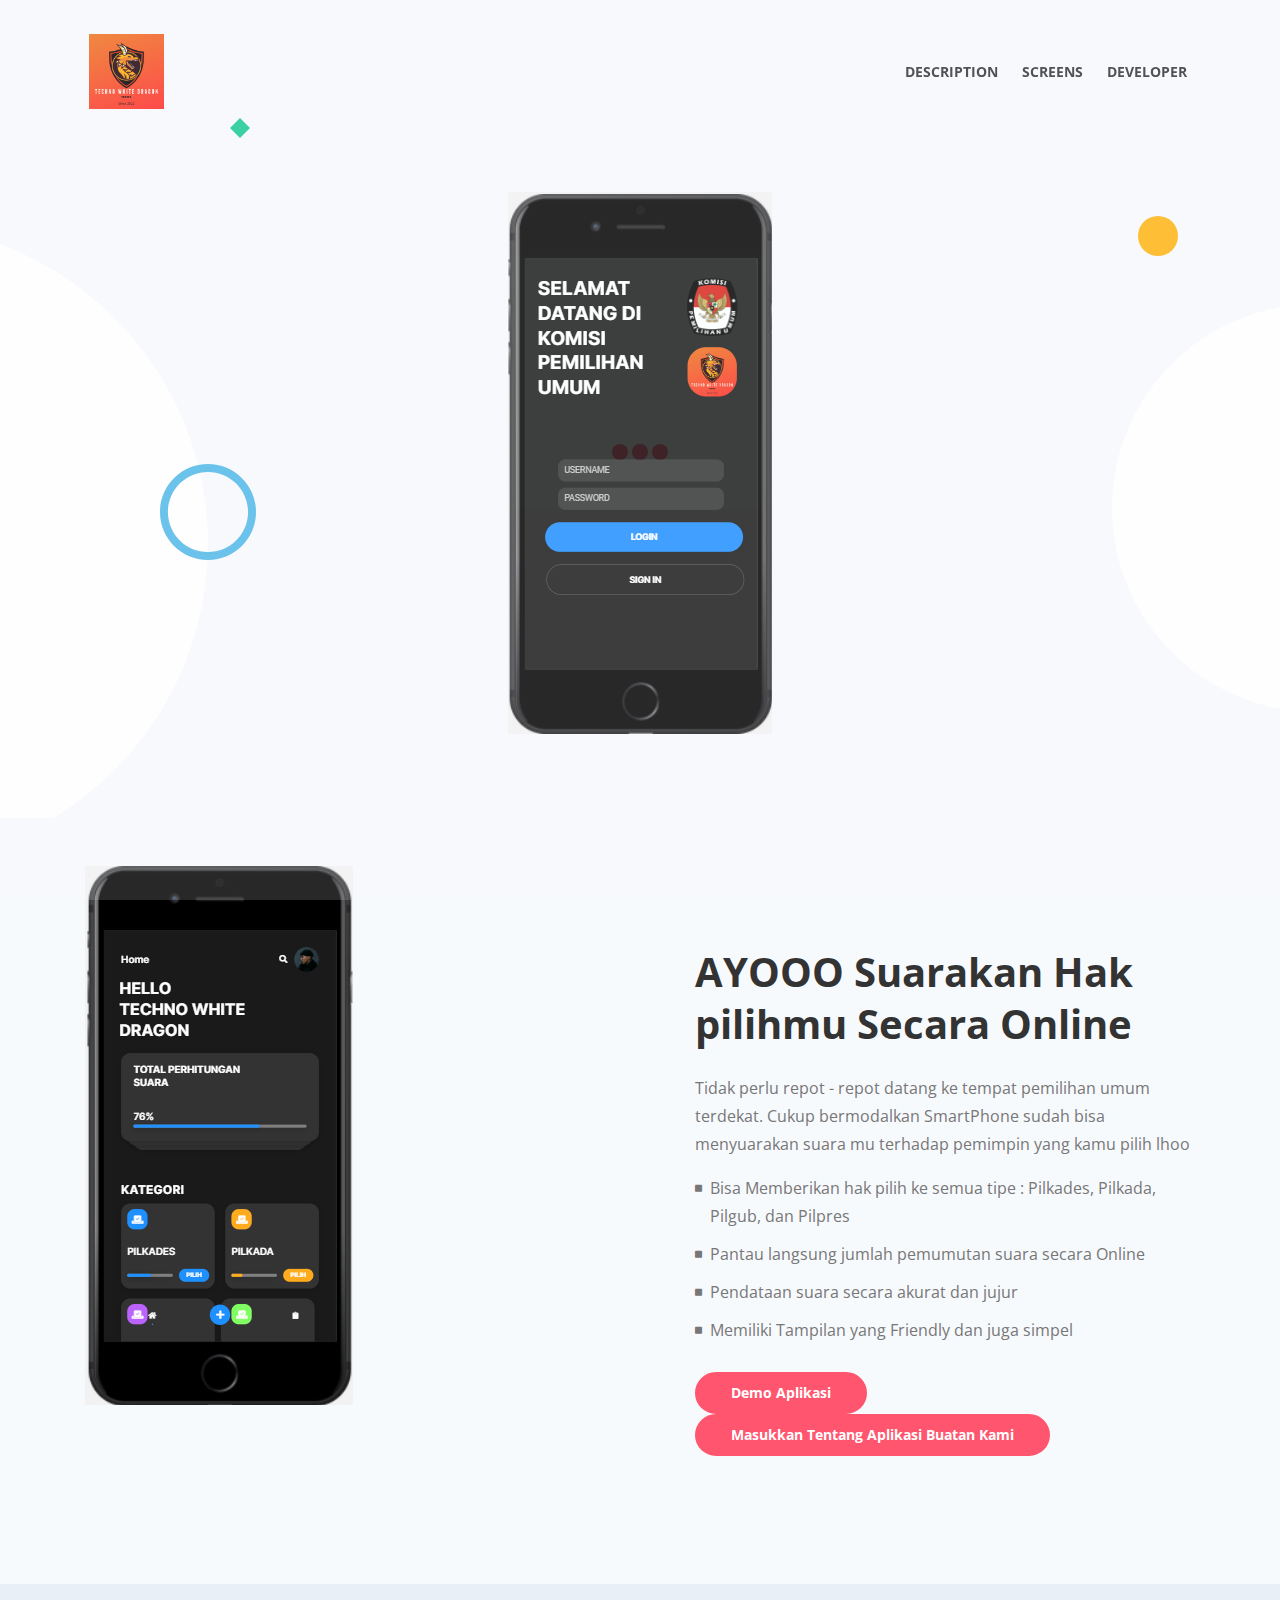
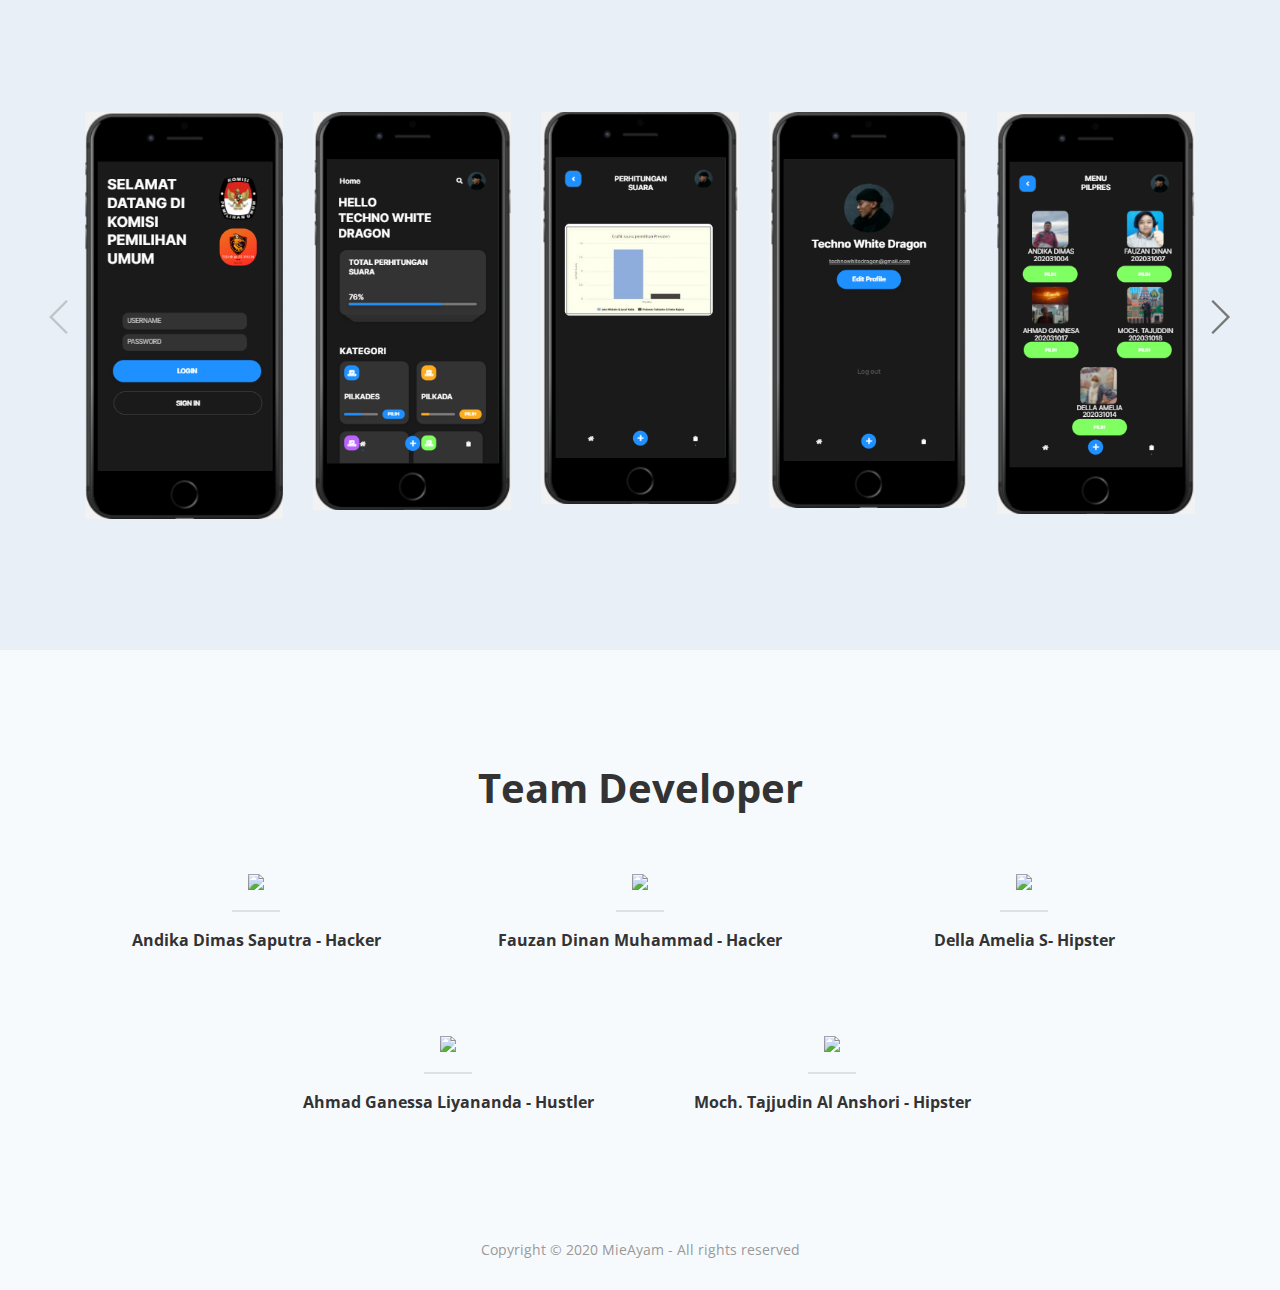
==== commit 53c4c2a1: "Update index.html" ====
--- a/docs/index.html
+++ b/docs/index.html
@@ -140,14 +140,14 @@
                                 <i class="fas fa-square"></i>
                                 <div class="media-body">Memiliki Tampilan yang Friendly dan juga simpel</div>
                             </li>
+<!-- 			    <li class="media">
+                                <i class="fas fa-square"></i>
+				    <div class="media-body"><a href="https://app.uizard.io/p/bf15554b">Coba Aplikasi Klik Disini</a></div>
+                            </li>
 			    <li class="media">
                                 <i class="fas fa-square"></i>
-				    <div class="media-body"><a href="https://app.uizard.io/p/bf15554b">Coba Aplikasi Klik Disini</a></div>
-                            </li>
-			    <li class="media">
-                                <i class="fas fa-square"></i>
 				    <div class="media-body"><a href="https://forms.gle/Z9ZcTXMeQ91JzV5H8">Silahkan berirkan Masukkan Tentang Aplikasi buatan kami disini</a></div>
-                            </li>
+                            </li> -->
                         </ul>
 			    <a class="btn-solid-reg popup-with-move-anim" href="https://app.uizard.io/p/bf15554b">Demo Aplikasi</a>
                             <a class="btn-solid-reg popup-with-move-anim" href="https://forms.gle/Z9ZcTXMeQ91JzV5H8">Masukkan Tentang Aplikasi Buatan Kami</a>
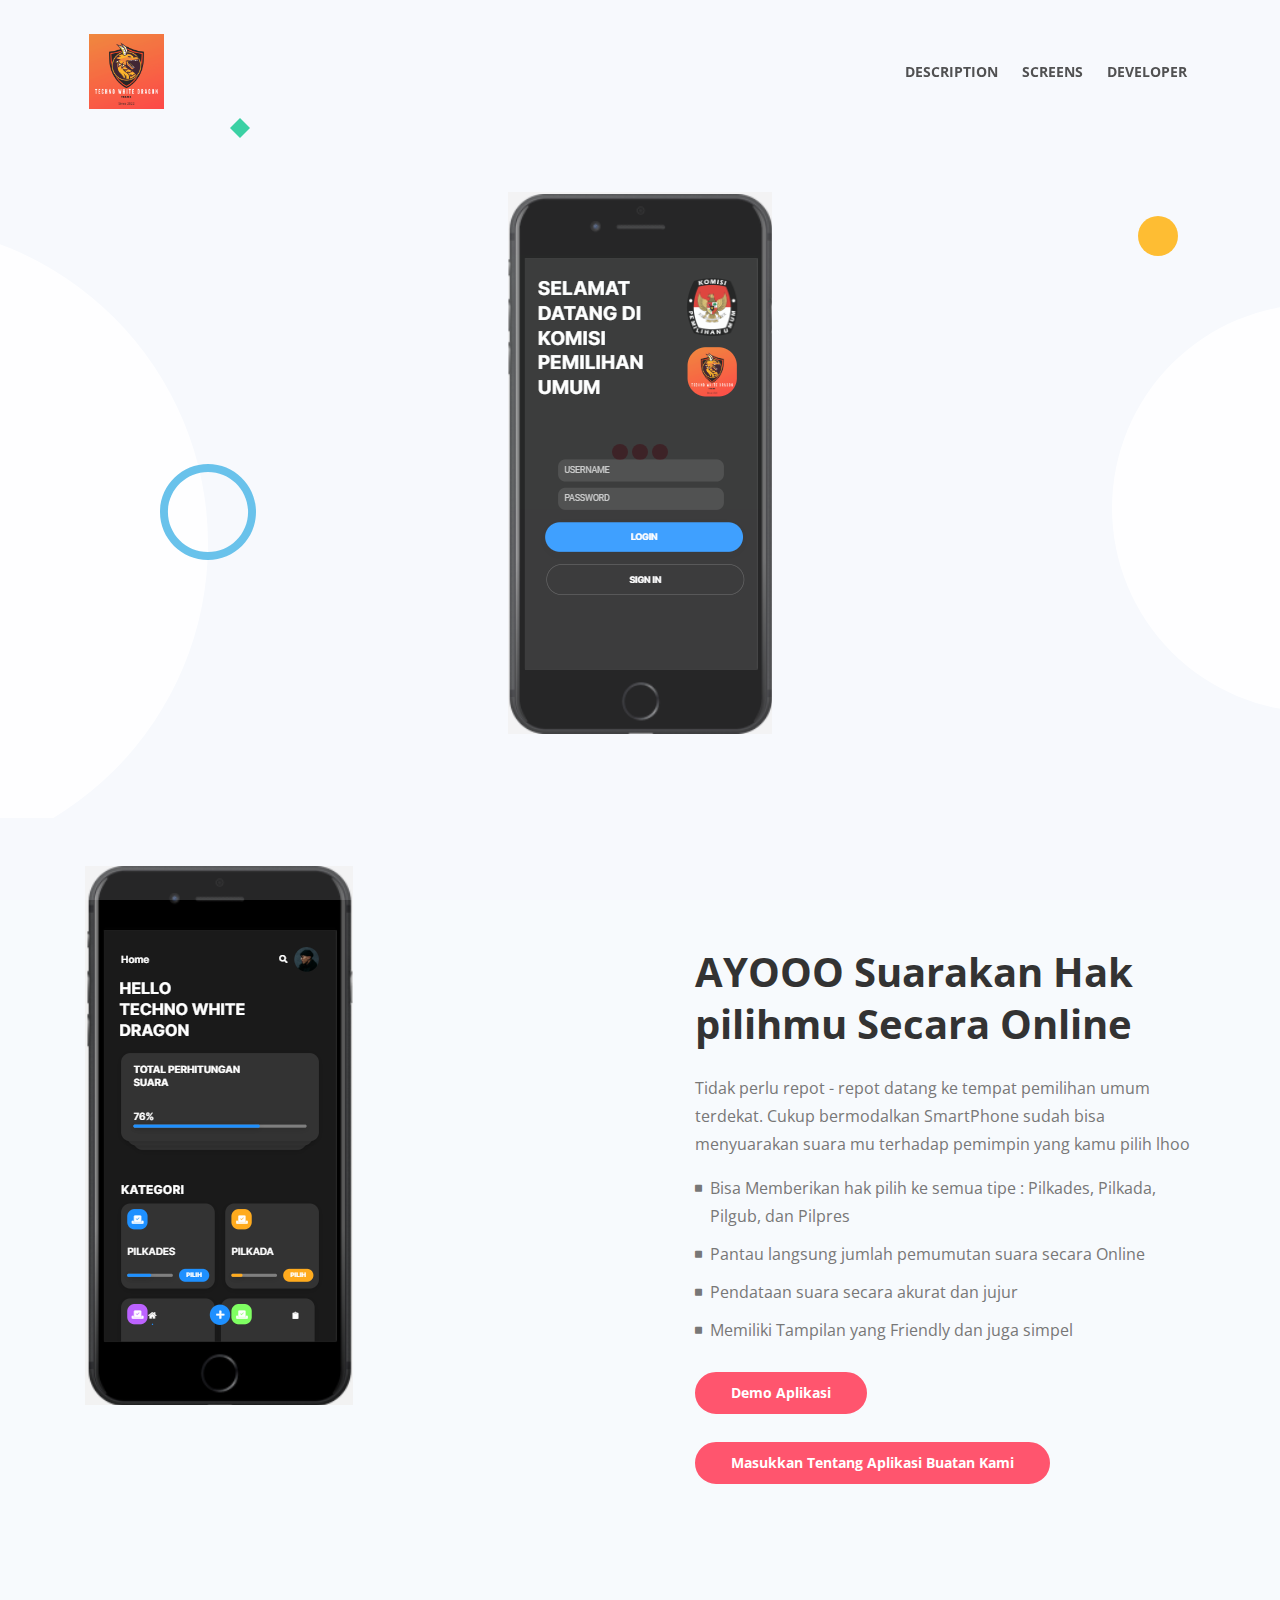
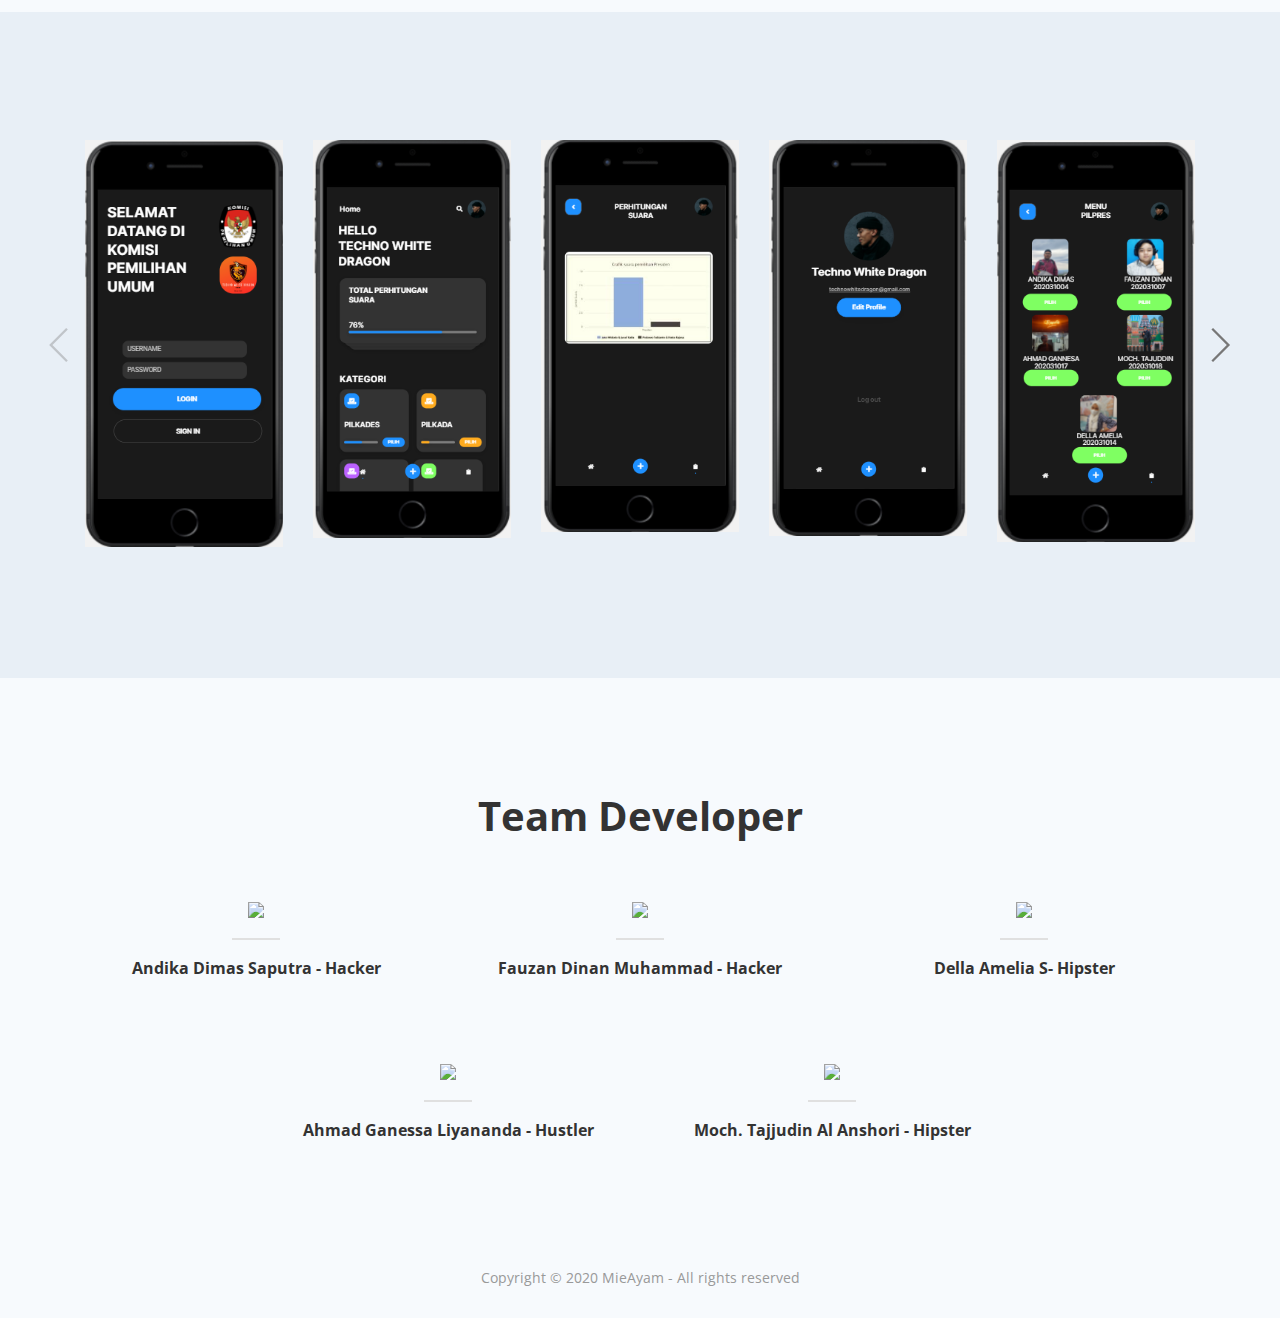
==== commit 0525c35e: "Update index.html" ====
--- a/docs/index.html
+++ b/docs/index.html
@@ -149,7 +149,7 @@
 				    <div class="media-body"><a href="https://forms.gle/Z9ZcTXMeQ91JzV5H8">Silahkan berirkan Masukkan Tentang Aplikasi buatan kami disini</a></div>
                             </li> -->
                         </ul>
-			    <a class="btn-solid-reg popup-with-move-anim" href="https://app.uizard.io/p/bf15554b">Demo Aplikasi</a>
+			    <a class="btn-solid-reg popup-with-move-anim" href="https://app.uizard.io/p/bf15554b">Demo Aplikasi</a><br><br>
                             <a class="btn-solid-reg popup-with-move-anim" href="https://forms.gle/Z9ZcTXMeQ91JzV5H8">Masukkan Tentang Aplikasi Buatan Kami</a>
                     </div> <!-- end of text-container -->
                 </div> <!-- end of col -->
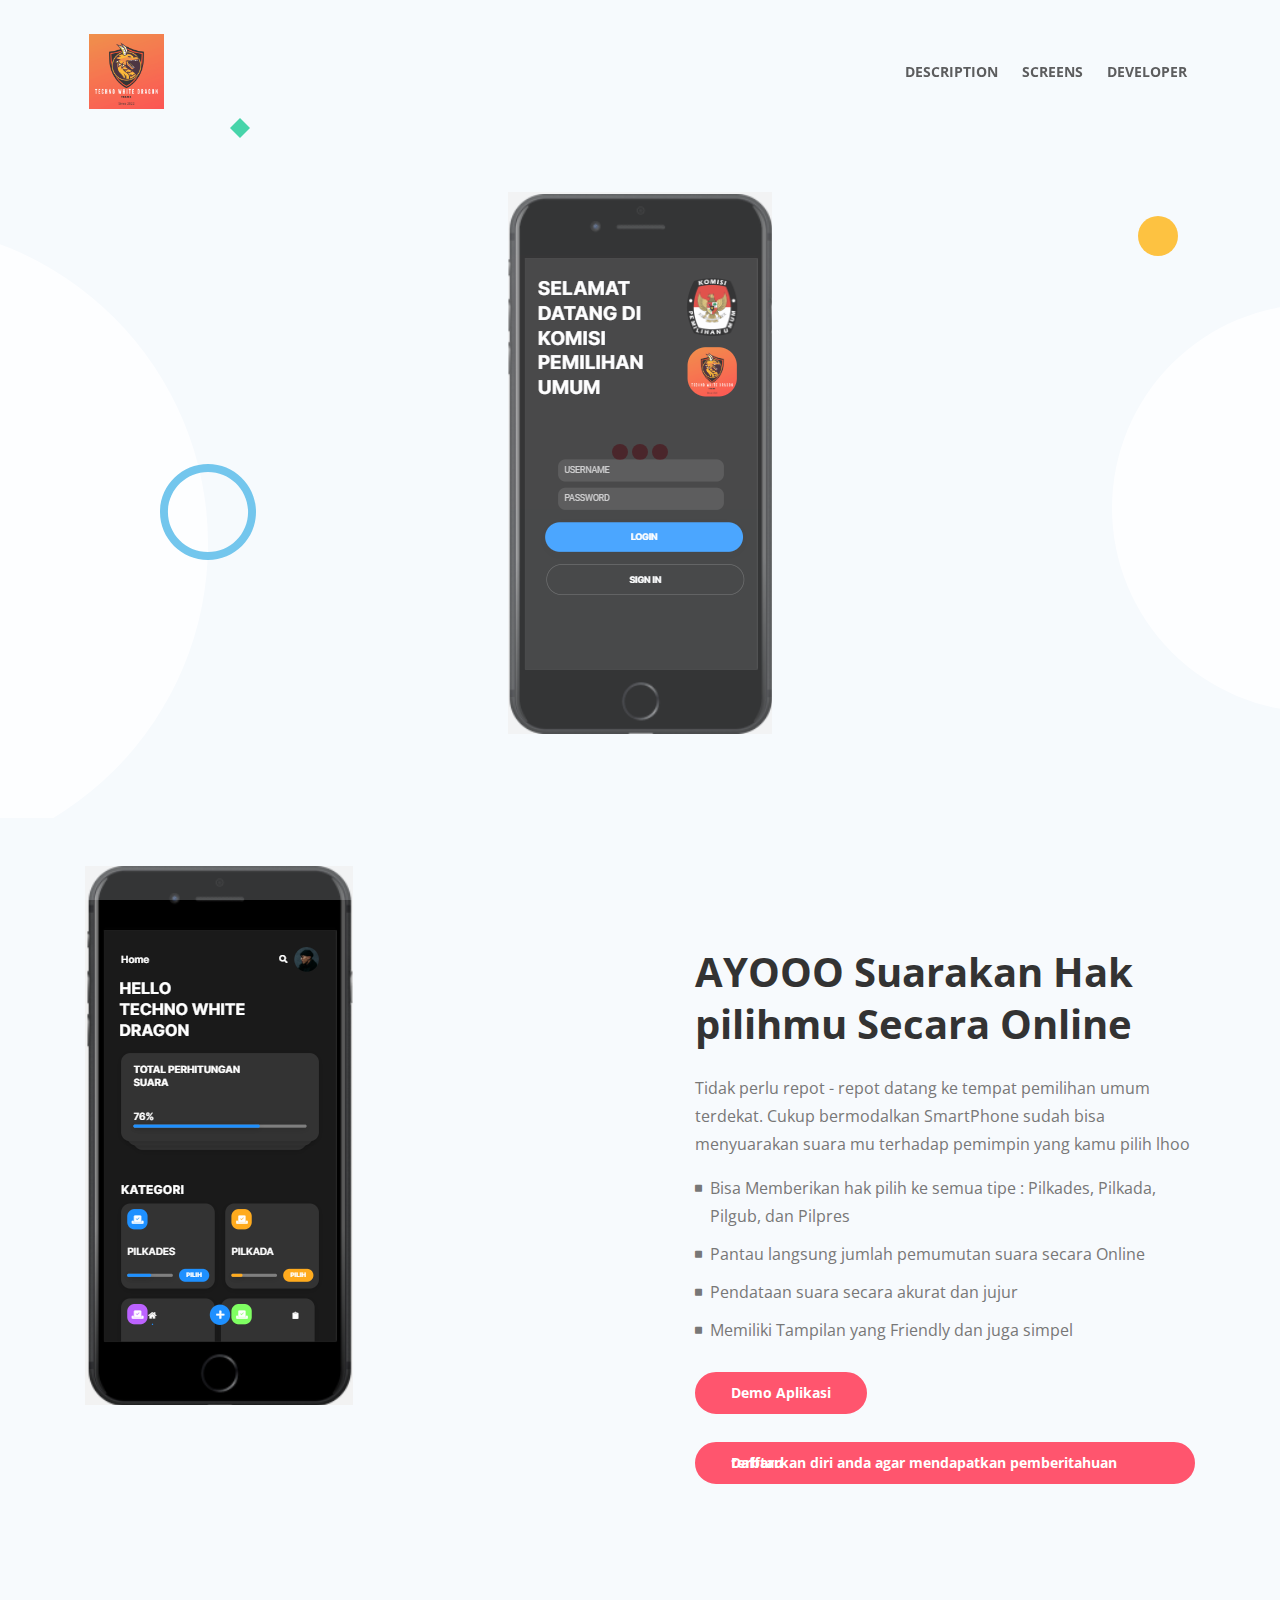
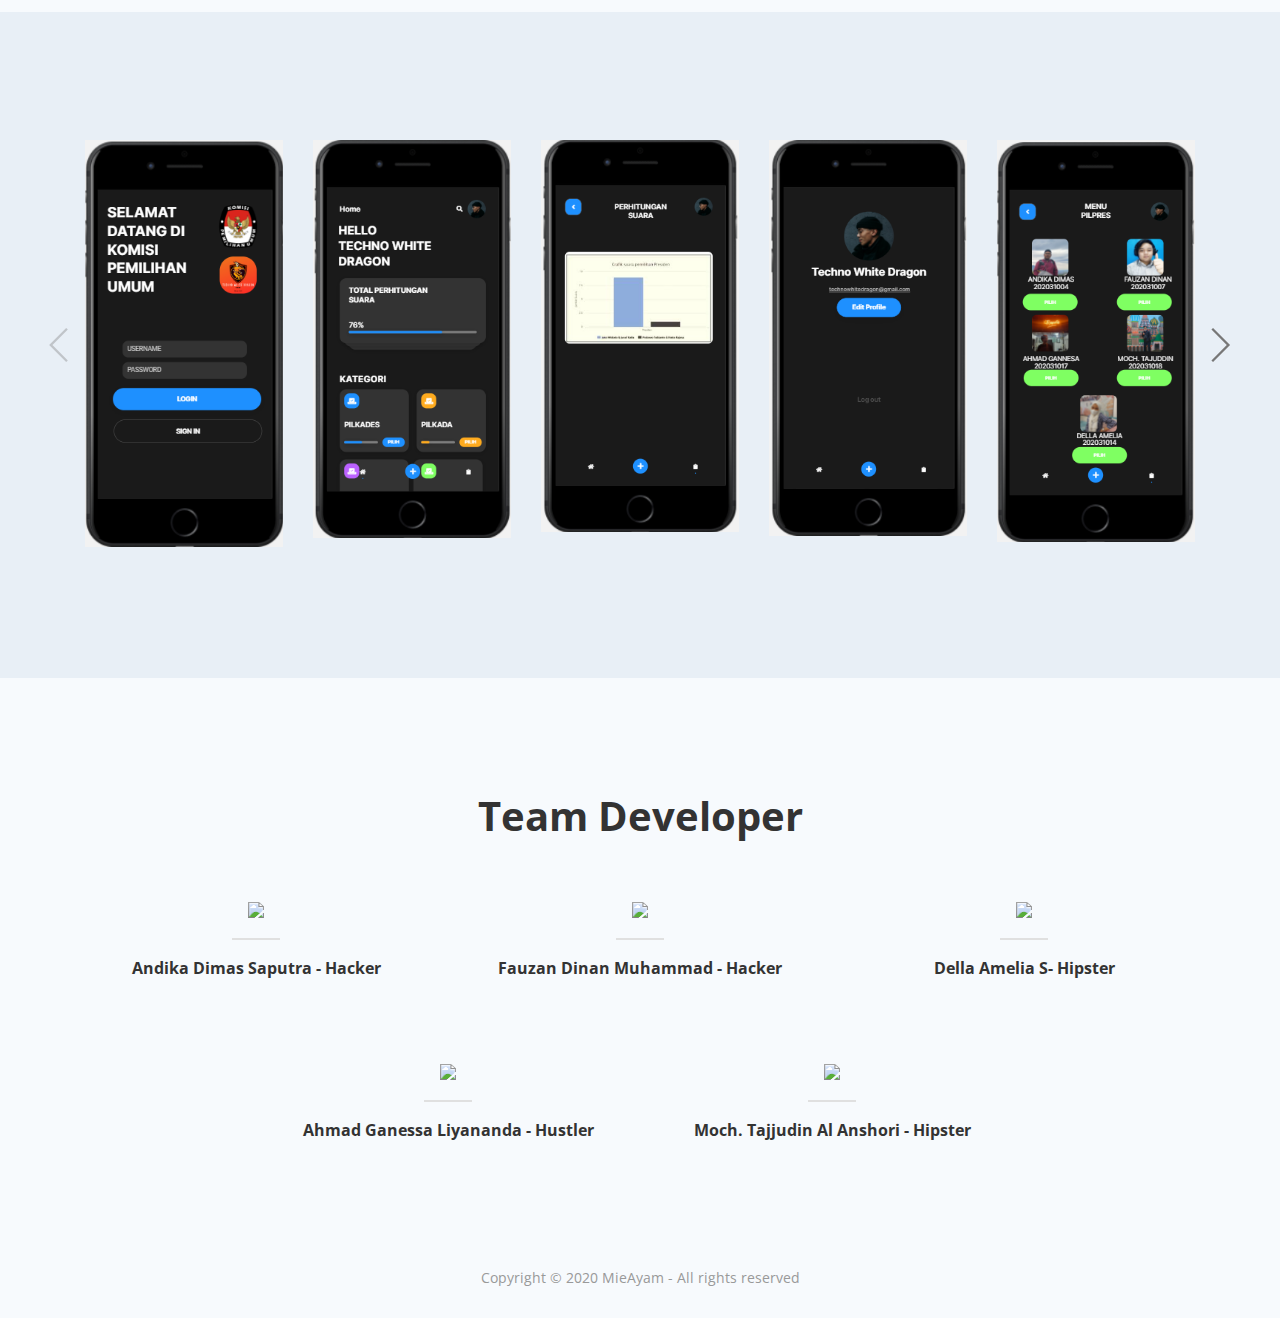
==== commit f04531b7: "Update link / announcement" ====
--- a/docs/index.html
+++ b/docs/index.html
@@ -150,7 +150,7 @@
                             </li> -->
                         </ul>
 			    <a class="btn-solid-reg popup-with-move-anim" href="https://app.uizard.io/p/bf15554b">Demo Aplikasi</a><br><br>
-                            <a class="btn-solid-reg popup-with-move-anim" href="https://forms.gle/Z9ZcTXMeQ91JzV5H8">Masukkan Tentang Aplikasi Buatan Kami</a>
+                            <a class="btn-solid-reg popup-with-move-anim" href="https://forms.gle/KVS5ezNmdPkUqeEy6">Dafftarkan diri anda agar mendapatkan pemberitahuan terbaru</a>
                     </div> <!-- end of text-container -->
                 </div> <!-- end of col -->
             </div> <!-- end of row -->
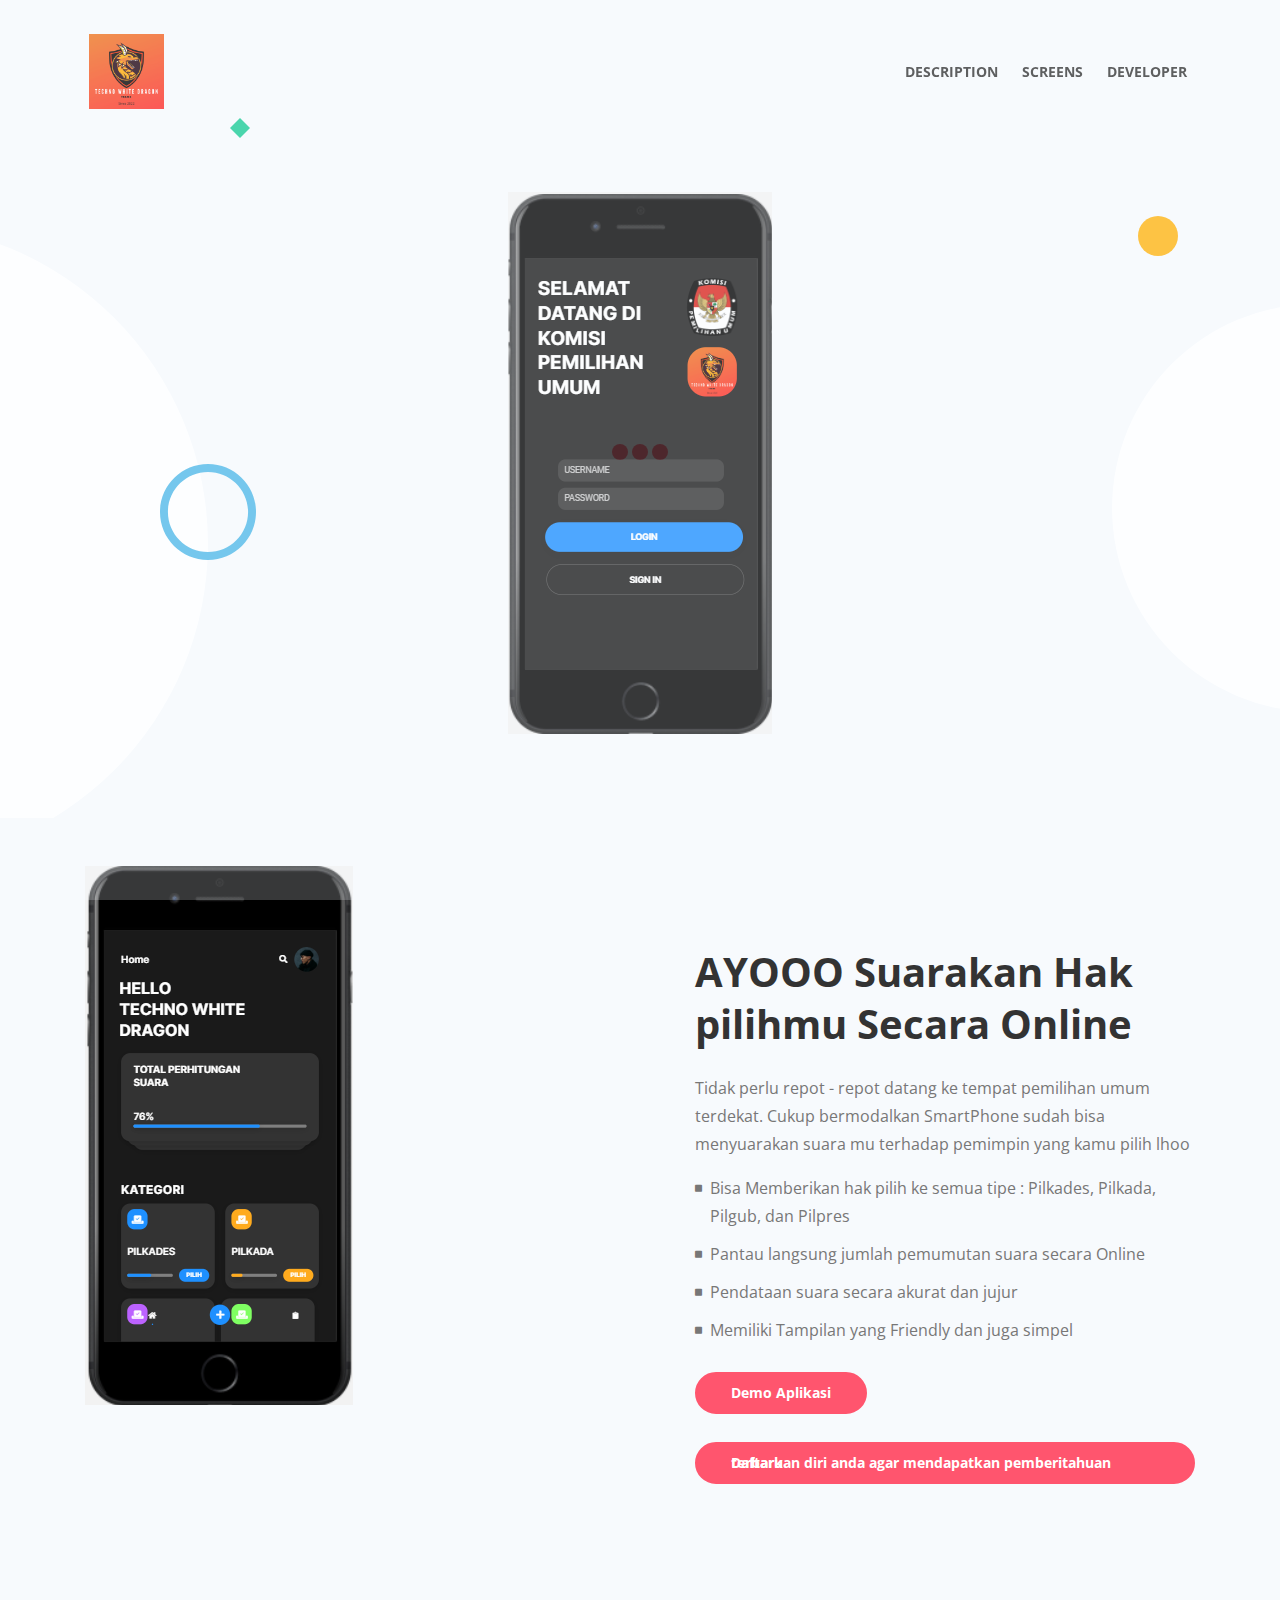
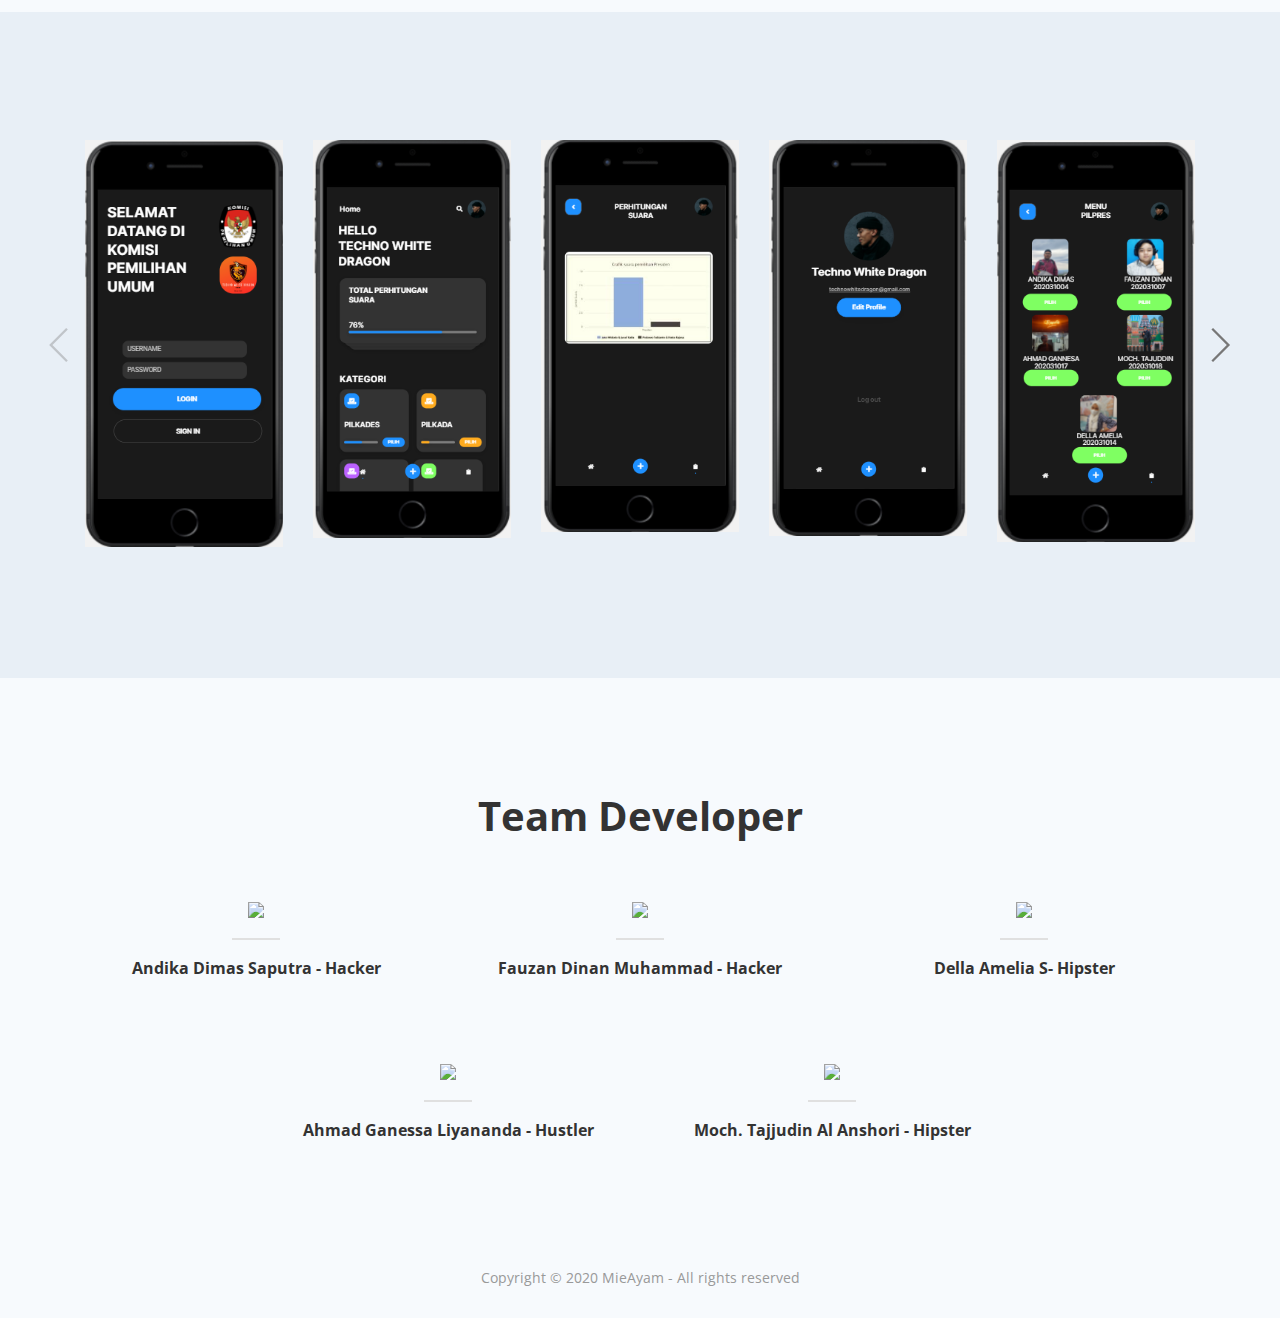
==== commit 6bf90084: "Update index.html" ====
--- a/docs/index.html
+++ b/docs/index.html
@@ -150,7 +150,7 @@
                             </li> -->
                         </ul>
 			    <a class="btn-solid-reg popup-with-move-anim" href="https://app.uizard.io/p/bf15554b">Demo Aplikasi</a><br><br>
-                            <a class="btn-solid-reg popup-with-move-anim" href="https://forms.gle/KVS5ezNmdPkUqeEy6">Dafftarkan diri anda agar mendapatkan pemberitahuan terbaru</a>
+                            <a class="btn-solid-reg popup-with-move-anim" href="https://forms.gle/KVS5ezNmdPkUqeEy6">Daftarkan diri anda agar mendapatkan pemberitahuan terbaru</a>
                     </div> <!-- end of text-container -->
                 </div> <!-- end of col -->
             </div> <!-- end of row -->
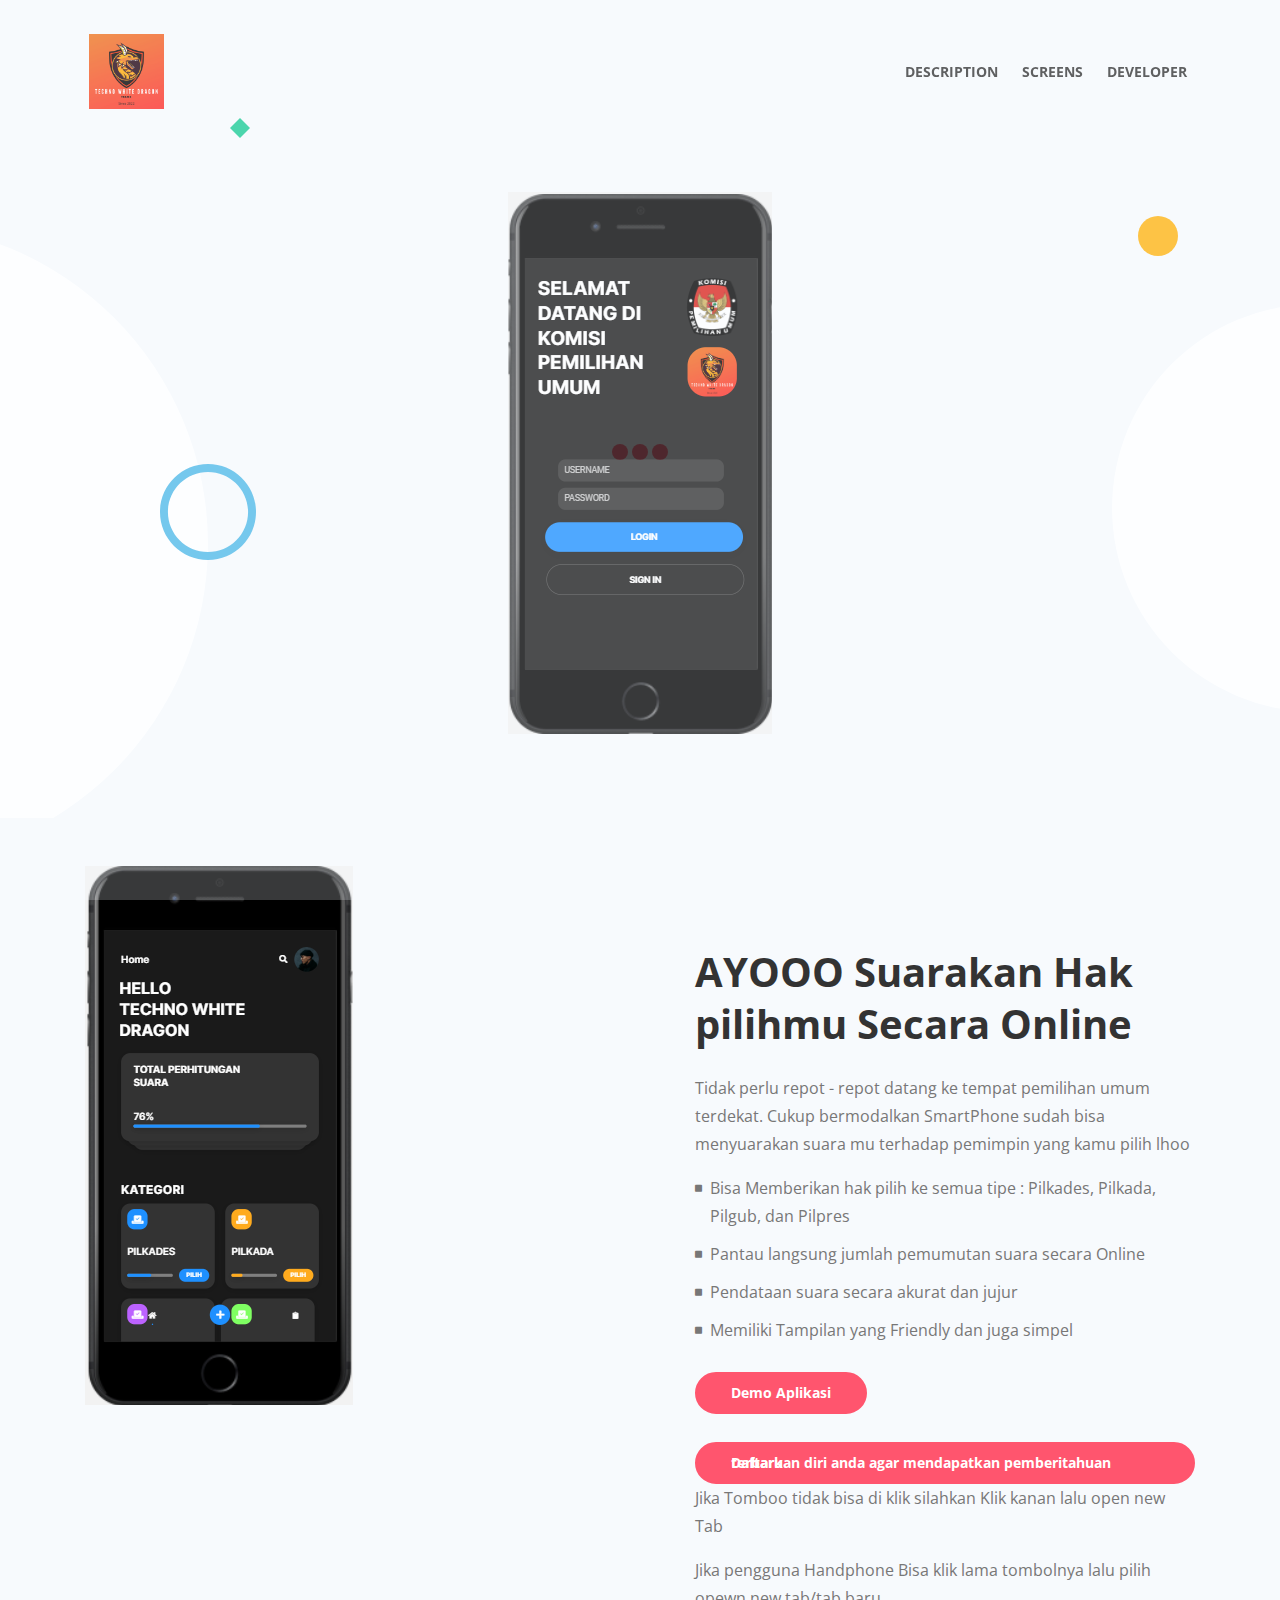
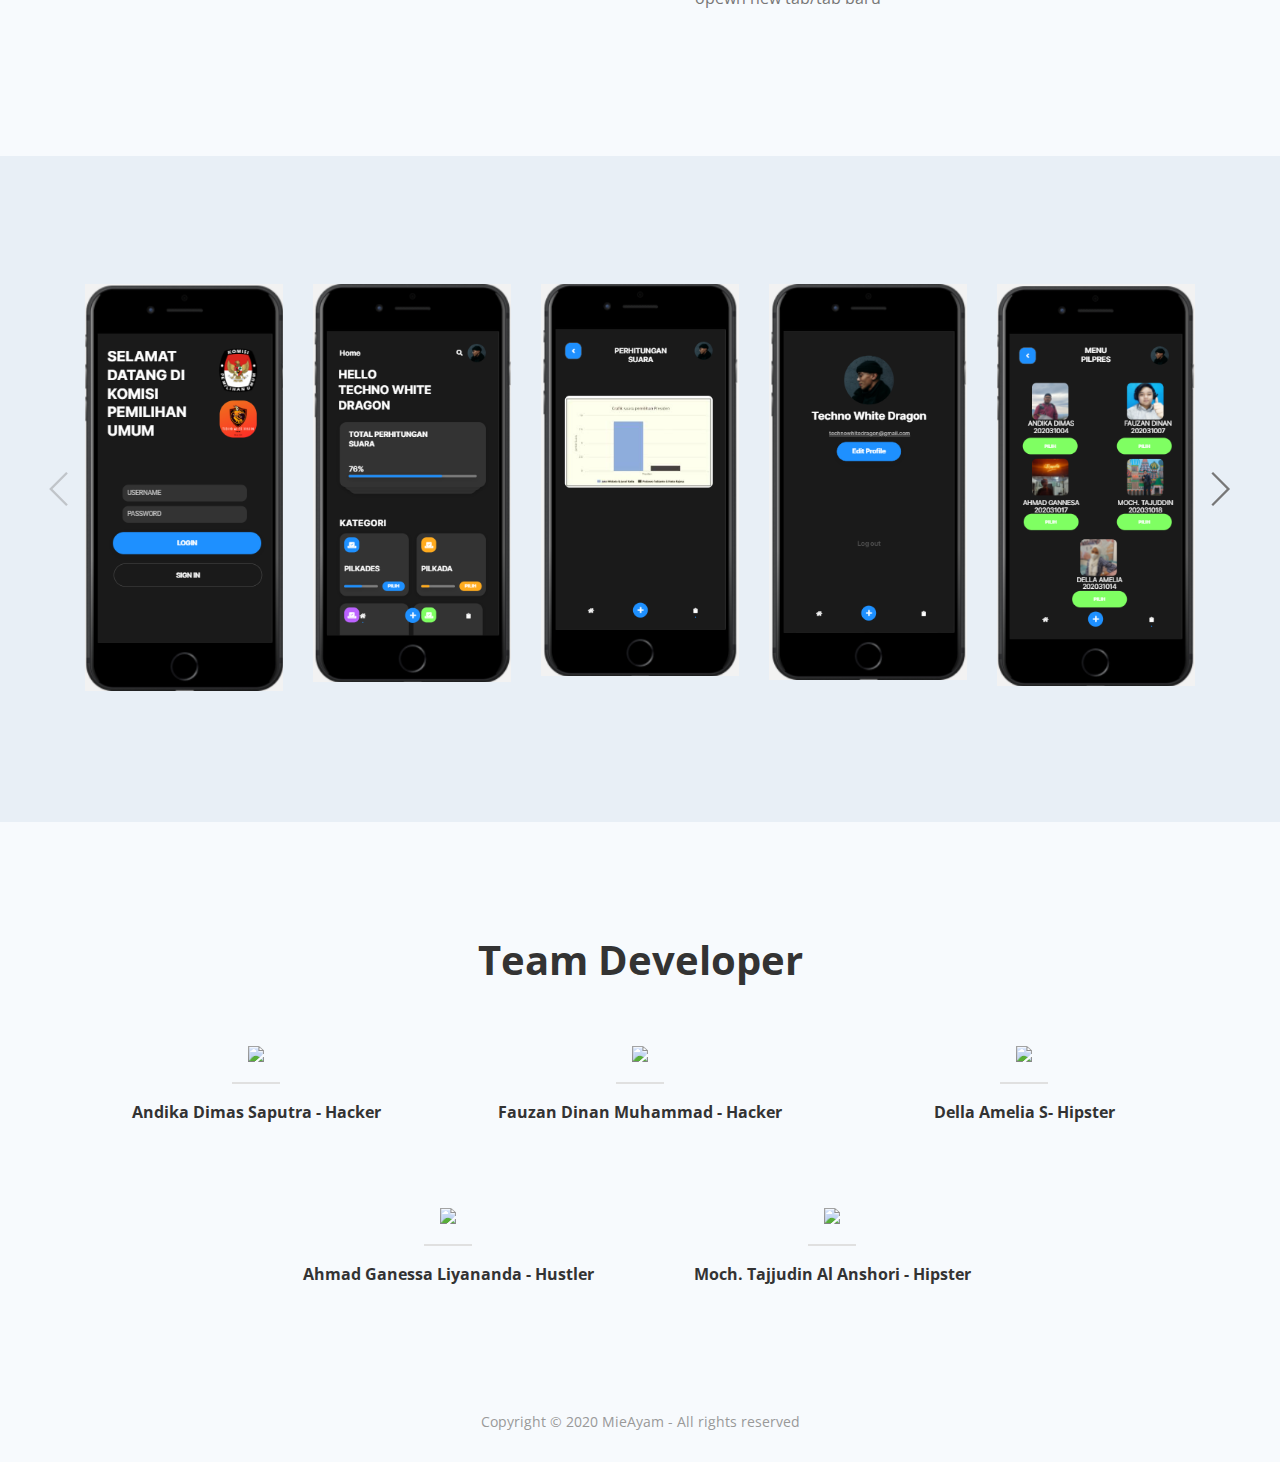
==== commit 0bec8101: "Update index.html" ====
--- a/docs/index.html
+++ b/docs/index.html
@@ -151,7 +151,9 @@
                         </ul>
 			    <a class="btn-solid-reg popup-with-move-anim" href="https://app.uizard.io/p/bf15554b">Demo Aplikasi</a><br><br>
                             <a class="btn-solid-reg popup-with-move-anim" href="https://forms.gle/KVS5ezNmdPkUqeEy6">Daftarkan diri anda agar mendapatkan pemberitahuan terbaru</a>
-                    </div> <!-- end of text-container -->
+                    	    <p>Jika Tomboo tidak bisa di klik silahkan Klik kanan lalu open new Tab</p>
+                            <p>Jika pengguna Handphone Bisa klik lama tombolnya lalu pilih opewn new tab/tab baru</p>
+			</div> <!-- end of text-container -->
                 </div> <!-- end of col -->
             </div> <!-- end of row -->
         </div> <!-- end of container -->
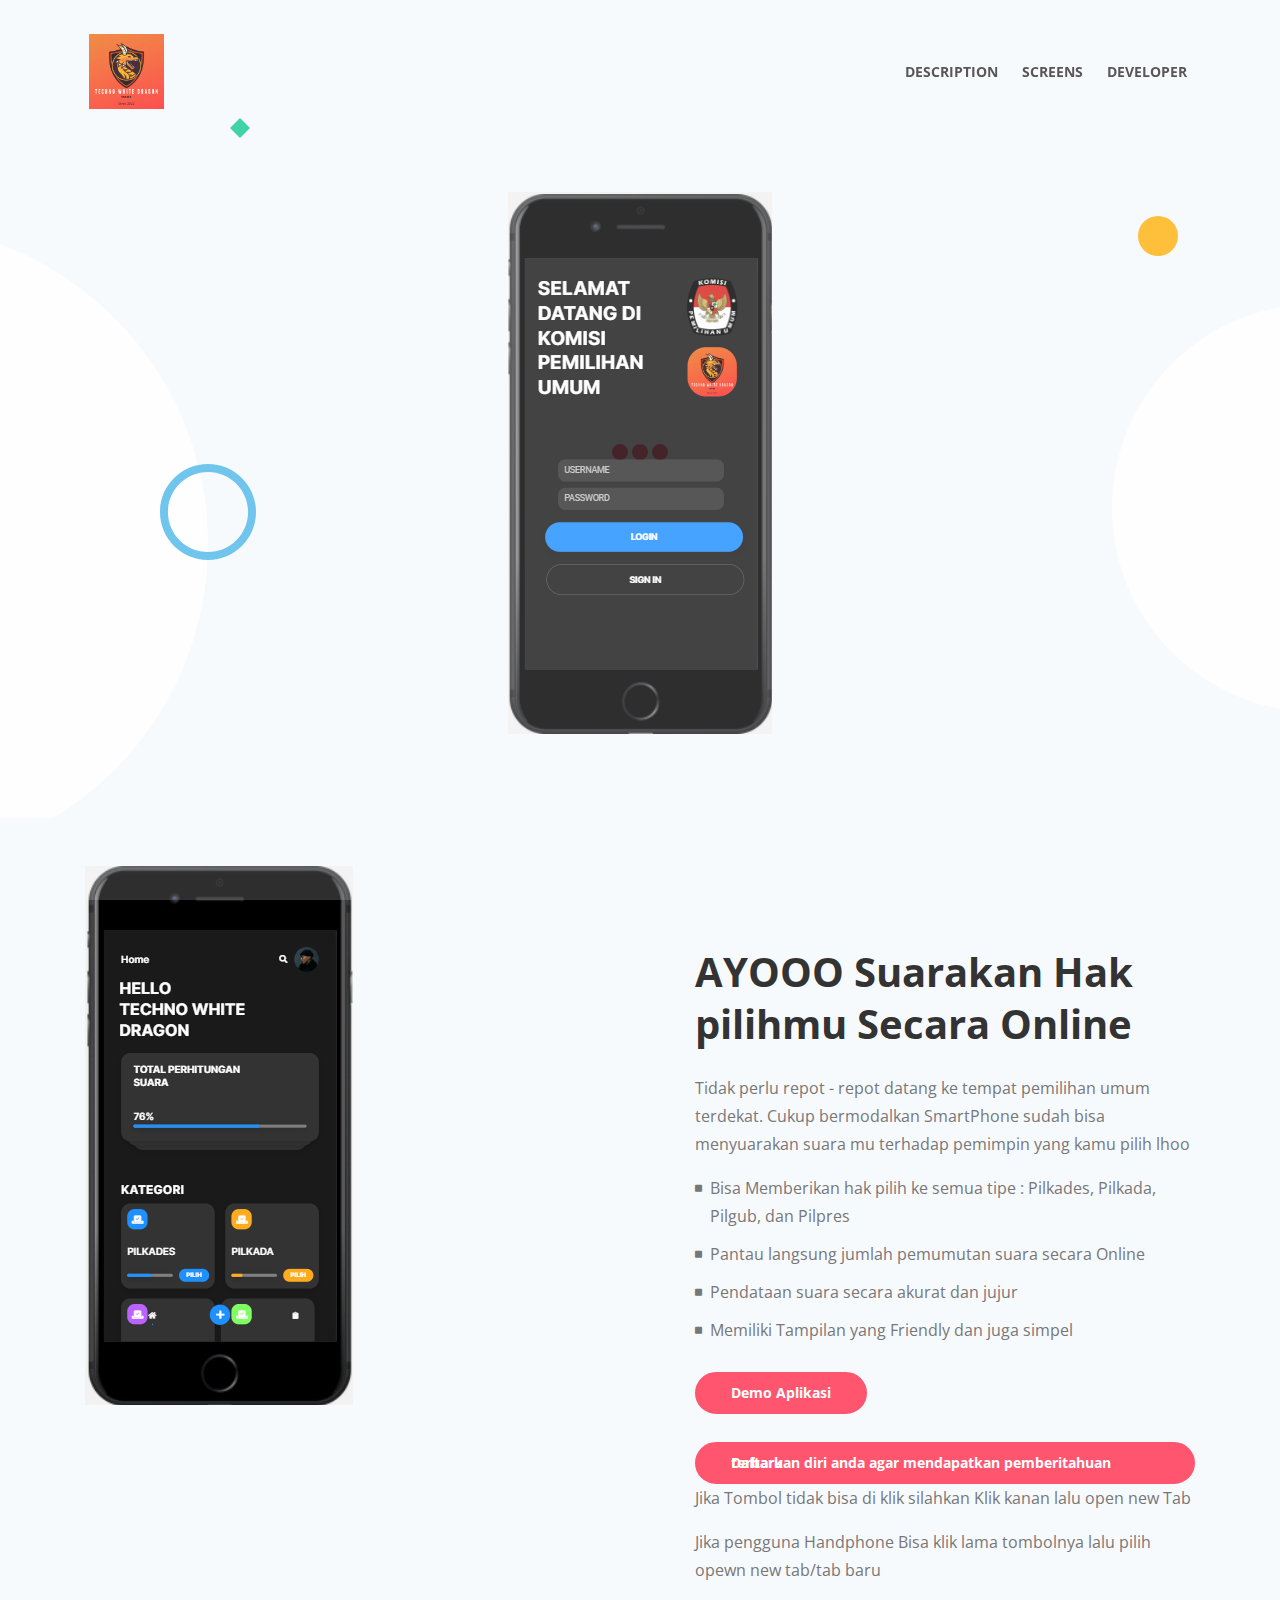
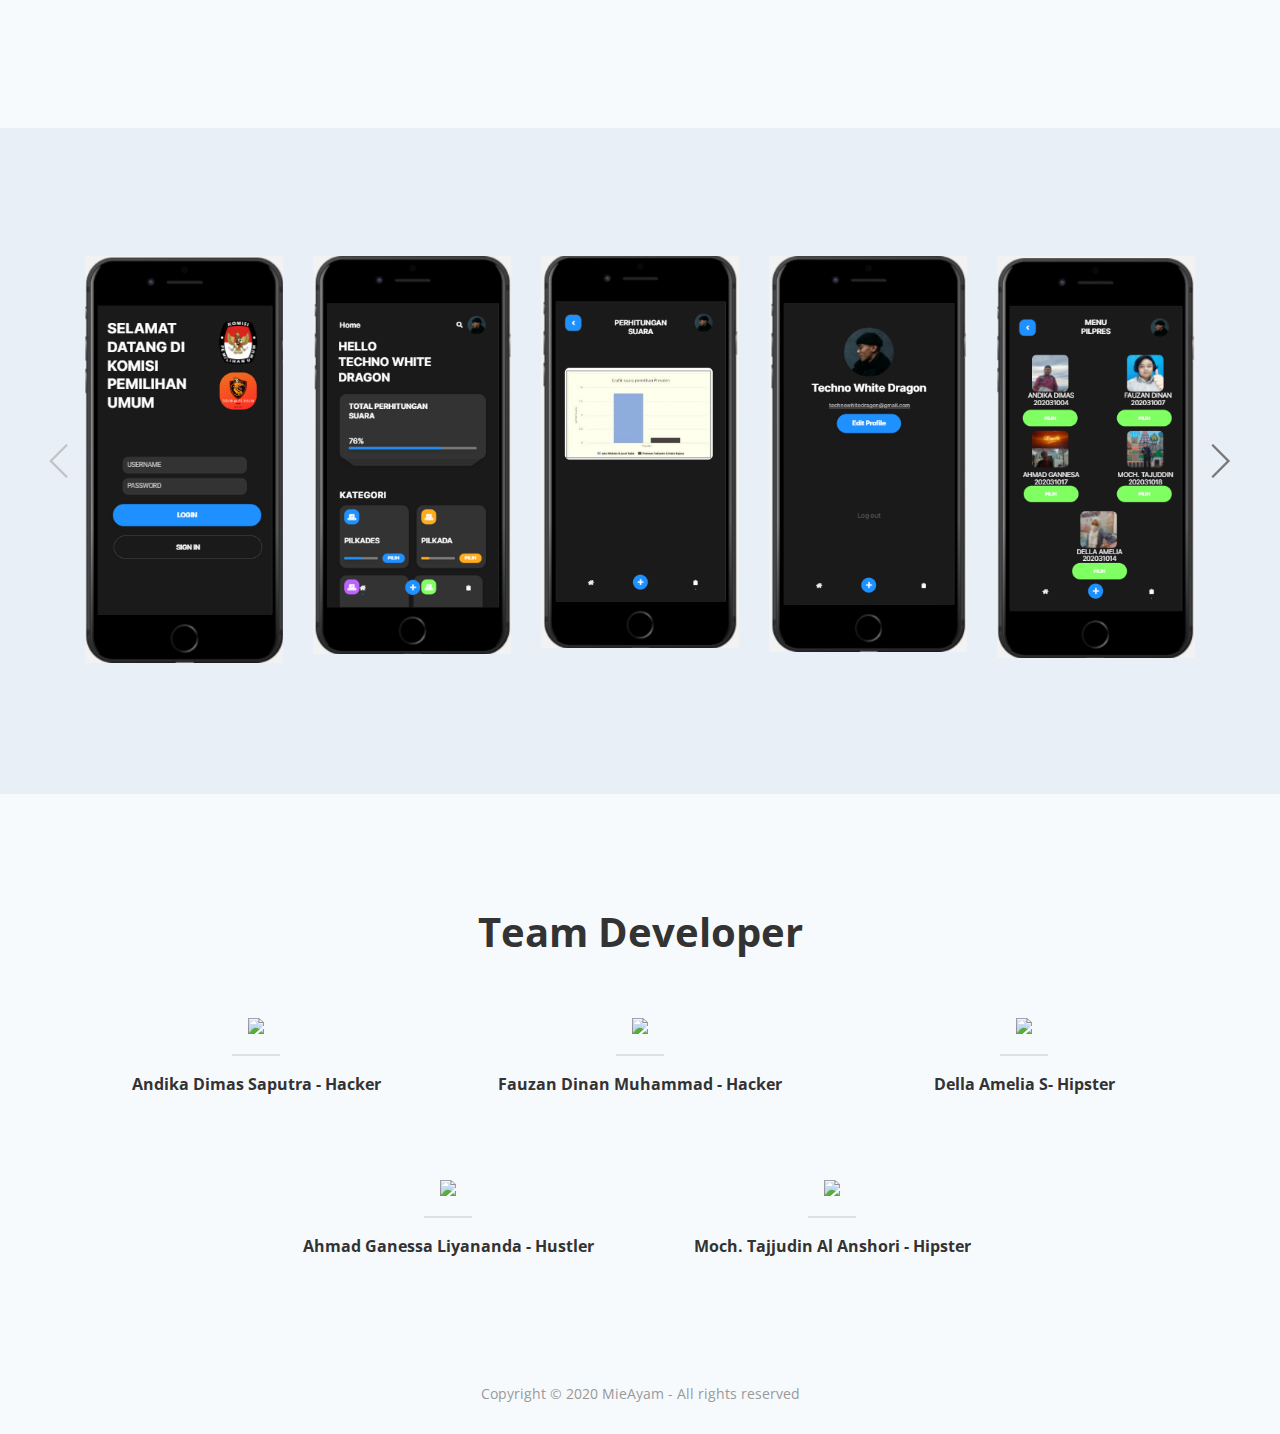
==== commit dfa65b11: "Update index.html" ====
--- a/docs/index.html
+++ b/docs/index.html
@@ -151,7 +151,7 @@
                         </ul>
 			    <a class="btn-solid-reg popup-with-move-anim" href="https://app.uizard.io/p/bf15554b">Demo Aplikasi</a><br><br>
                             <a class="btn-solid-reg popup-with-move-anim" href="https://forms.gle/KVS5ezNmdPkUqeEy6">Daftarkan diri anda agar mendapatkan pemberitahuan terbaru</a>
-                    	    <p>Jika Tomboo tidak bisa di klik silahkan Klik kanan lalu open new Tab</p>
+                    	    <p>Jika Tombol tidak bisa di klik silahkan Klik kanan lalu open new Tab</p>
                             <p>Jika pengguna Handphone Bisa klik lama tombolnya lalu pilih opewn new tab/tab baru</p>
 			</div> <!-- end of text-container -->
                 </div> <!-- end of col -->
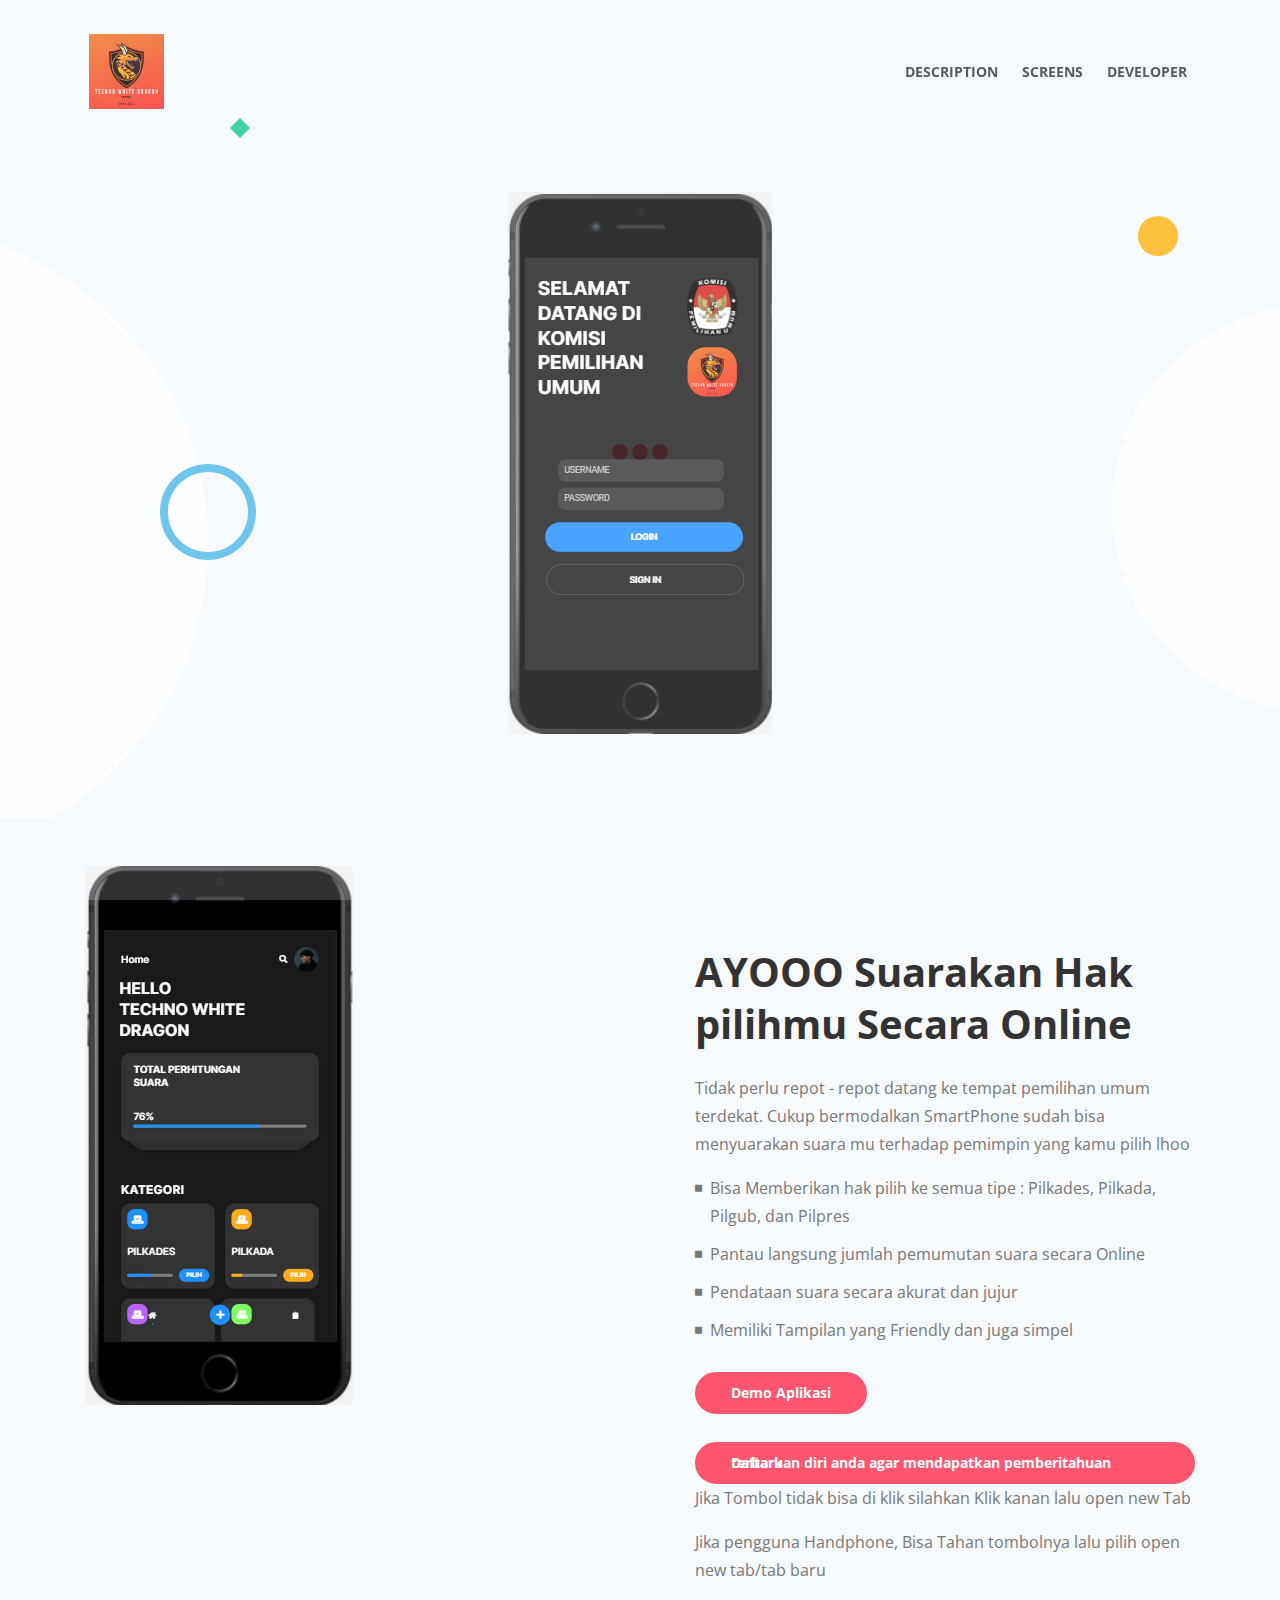
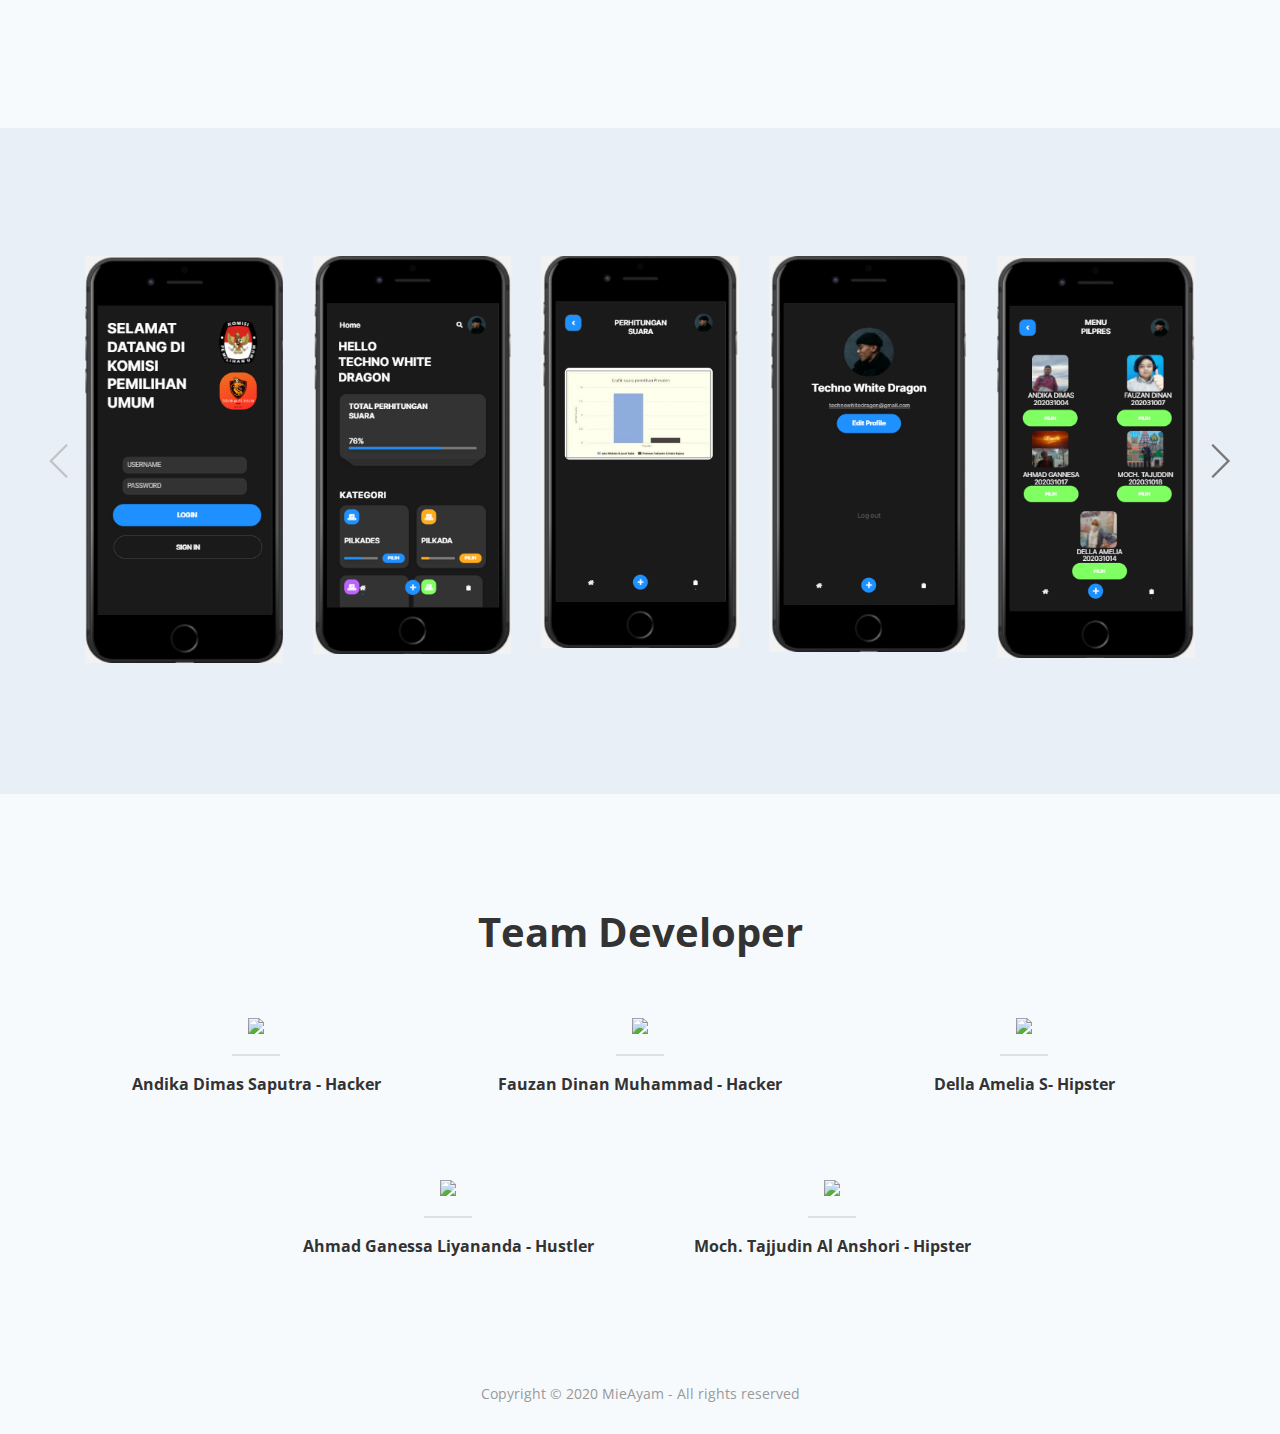
==== commit d8b060ce: "Update index.html" ====
--- a/docs/index.html
+++ b/docs/index.html
@@ -152,7 +152,7 @@
 			    <a class="btn-solid-reg popup-with-move-anim" href="https://app.uizard.io/p/bf15554b">Demo Aplikasi</a><br><br>
                             <a class="btn-solid-reg popup-with-move-anim" href="https://forms.gle/KVS5ezNmdPkUqeEy6">Daftarkan diri anda agar mendapatkan pemberitahuan terbaru</a>
                     	    <p>Jika Tombol tidak bisa di klik silahkan Klik kanan lalu open new Tab</p>
-                            <p>Jika pengguna Handphone Bisa klik lama tombolnya lalu pilih opewn new tab/tab baru</p>
+                            <p>Jika pengguna Handphone, Bisa Tahan tombolnya lalu pilih open new tab/tab baru</p>
 			</div> <!-- end of text-container -->
                 </div> <!-- end of col -->
             </div> <!-- end of row -->
